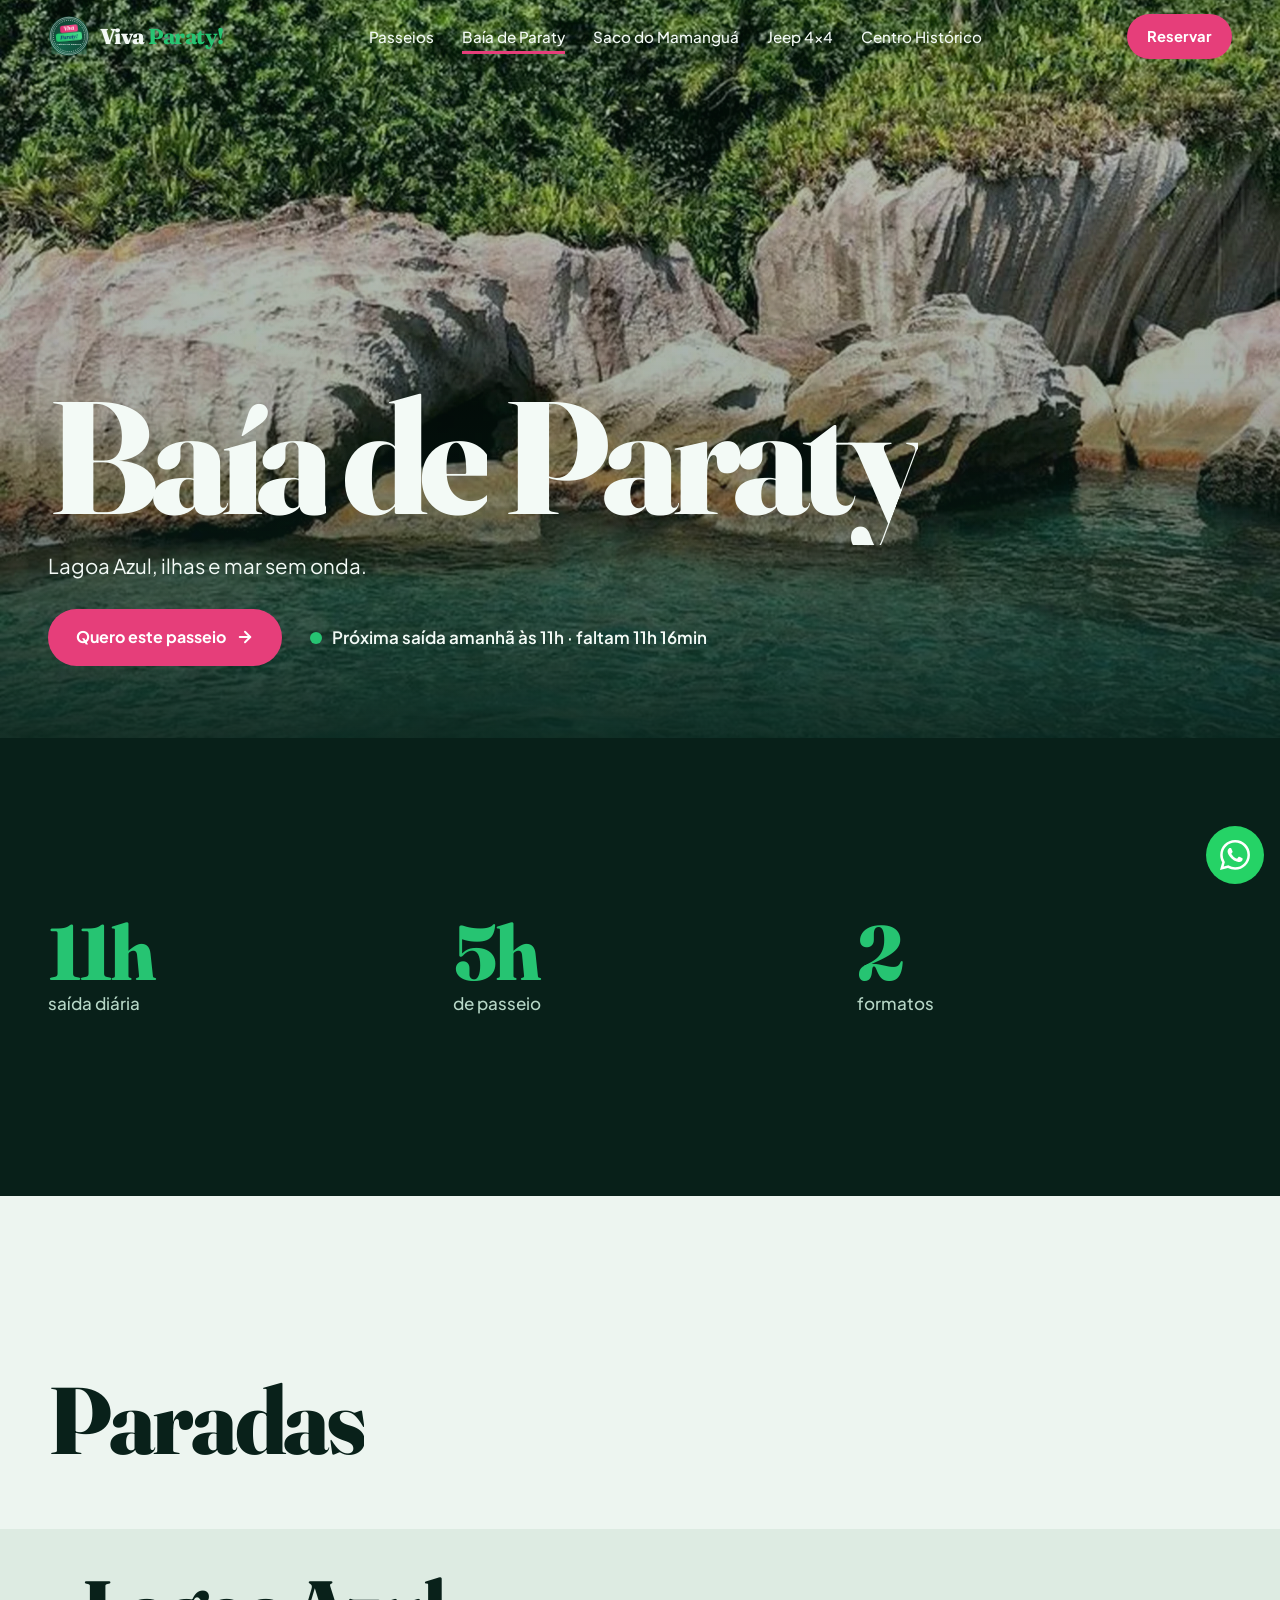
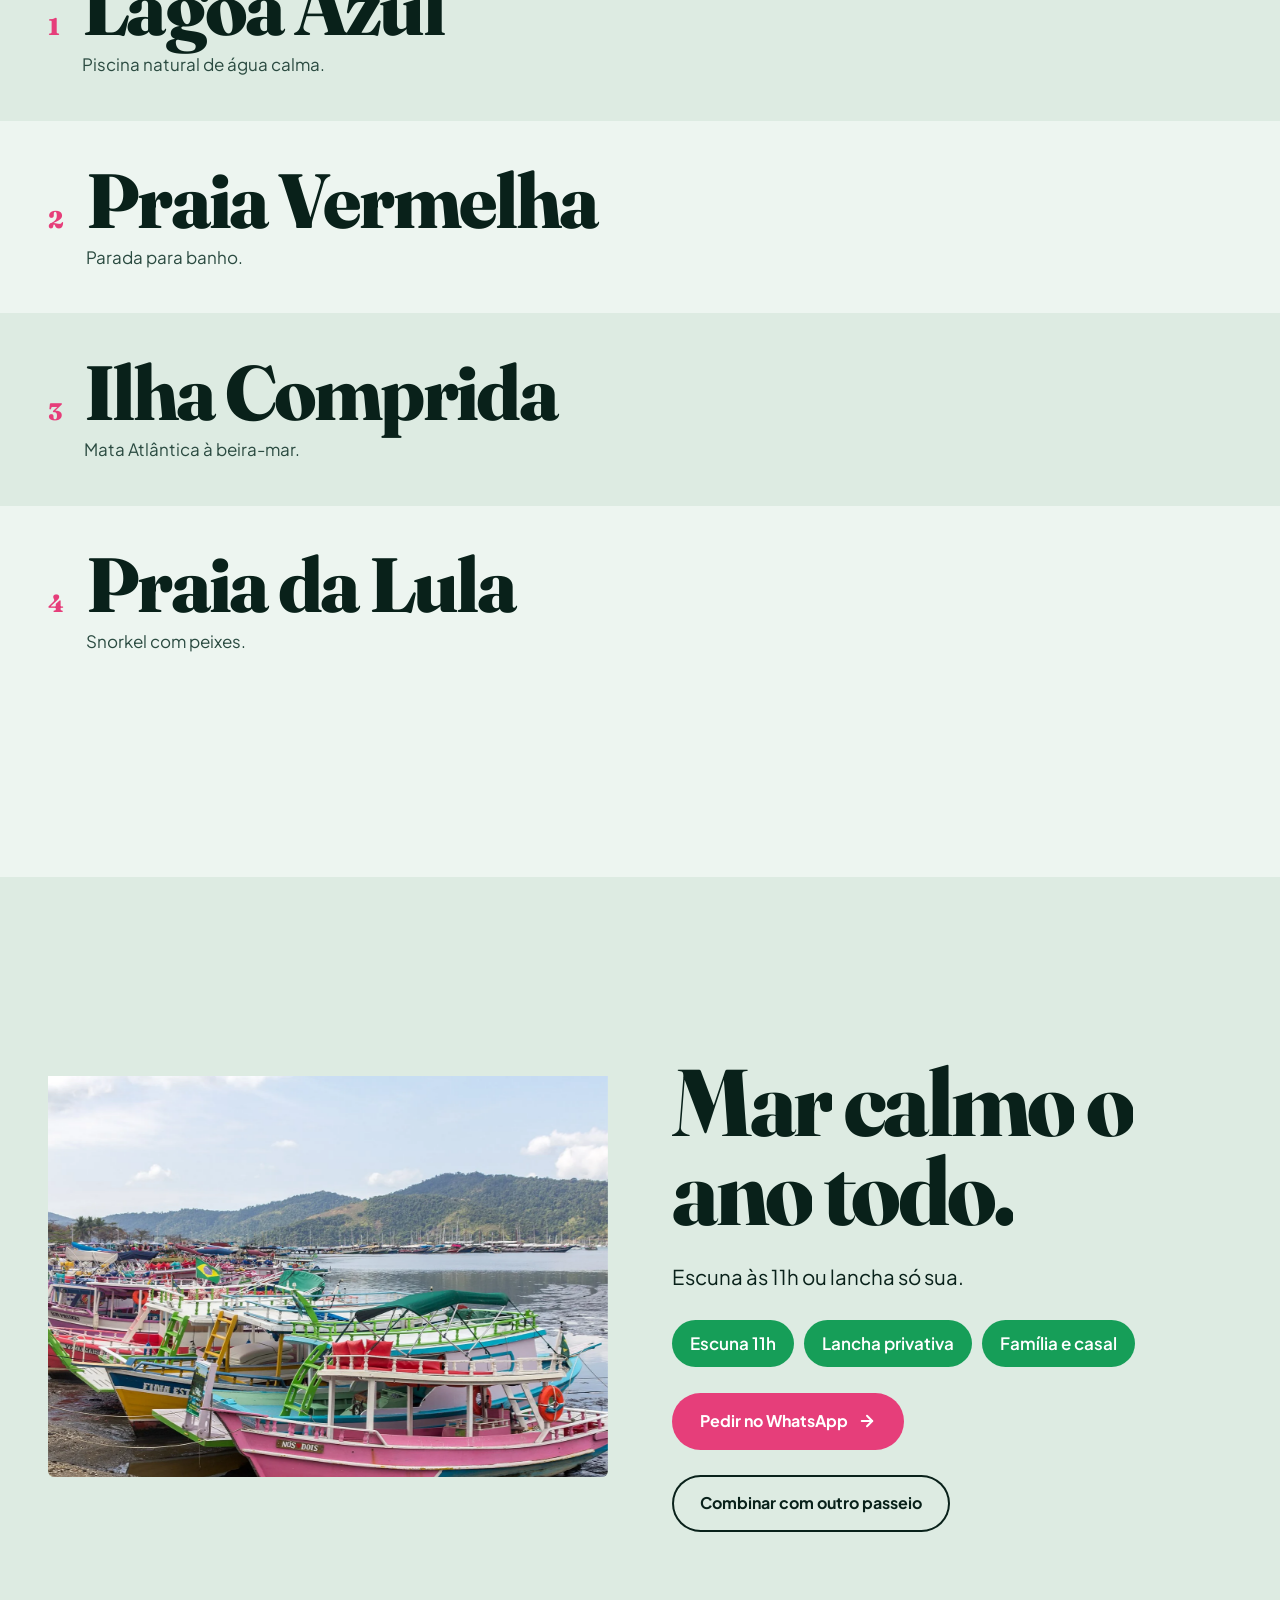
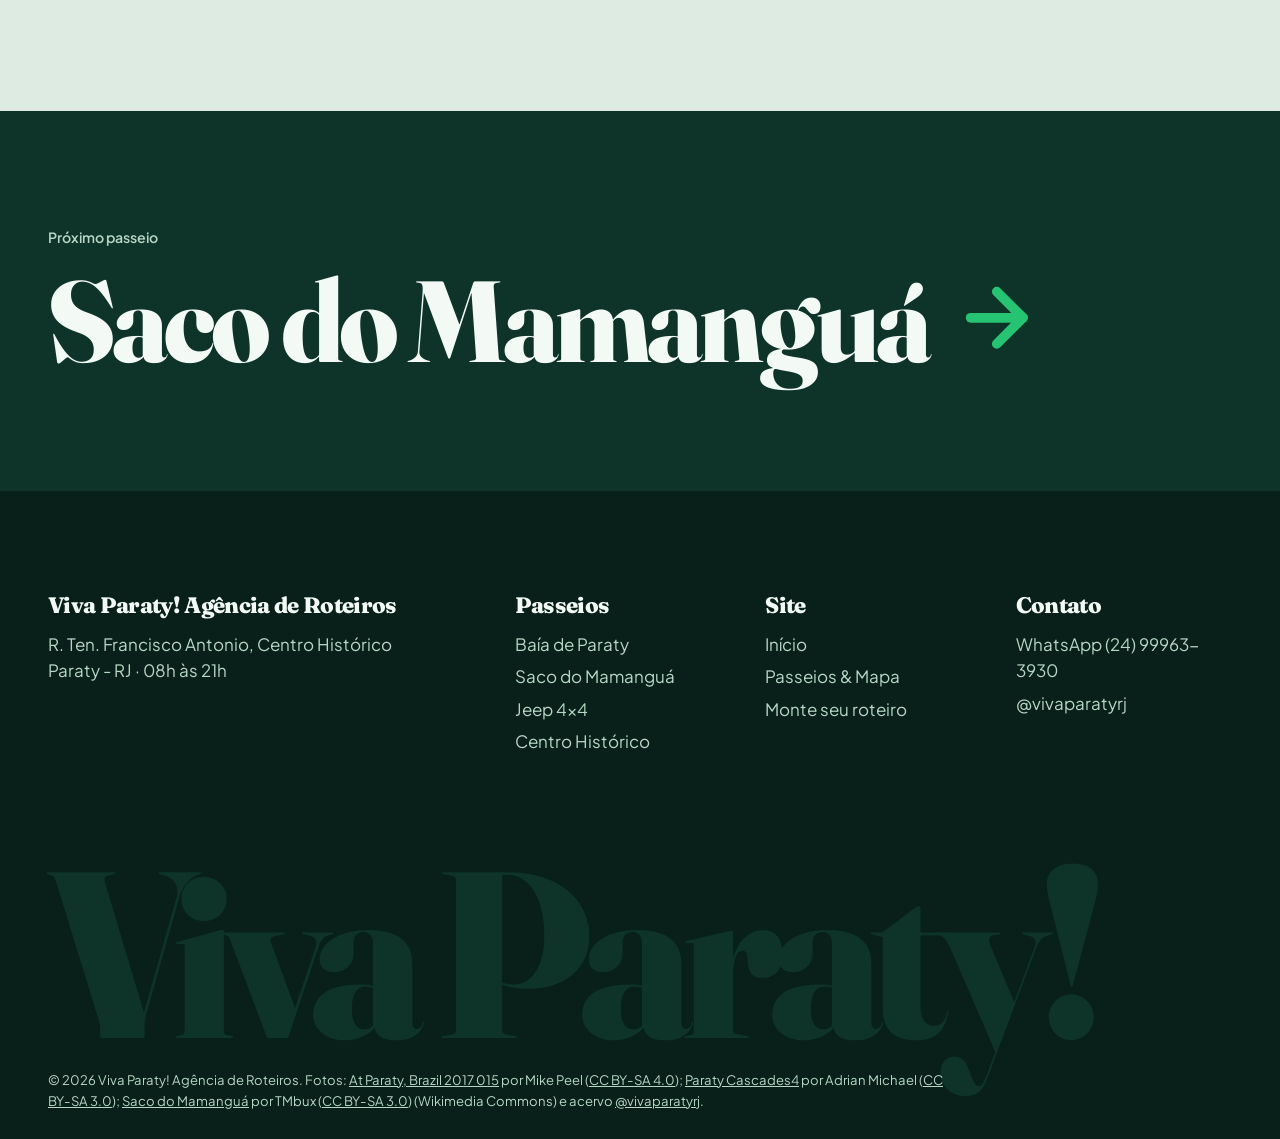
==== baia-de-paraty.html @ 416aa99f "site multipagina: 7 paginas, motion, texto minimo Co-Authored-By: Claude Sonnet 5.5 <noreply@anthrop" ====
<!DOCTYPE html>
<html lang="pt-BR">
<head>
<meta charset="UTF-8"><meta name="viewport" content="width=device-width,initial-scale=1,viewport-fit=cover">
<meta name="theme-color" content="#082019">
<title>Baía de Paraty: Lagoa Azul & Ilhas | Viva Paraty!</title>
<meta name="description" content="Passeio de lancha privativa ou escuna na Baía de Paraty: Lagoa Azul, Praia Vermelha, Ilha Comprida e Praia da Lula. Saída diária às 11h.">
<meta name="robots" content="index, follow, max-image-preview:large">
<link rel="canonical" href="https://viva-paraty.vercel.app/baia-de-paraty.html">
<meta name="geo.region" content="BR-RJ"><meta name="geo.placename" content="Paraty - RJ"><meta name="geo.position" content="-23.2182665;-44.7140914">
<meta property="og:type" content="website"><meta property="og:locale" content="pt_BR"><meta property="og:site_name" content="Viva Paraty! Agência de Roteiros">
<meta property="og:title" content="Baía de Paraty: Lagoa Azul & Ilhas | Viva Paraty!"><meta property="og:description" content="Passeio de lancha privativa ou escuna na Baía de Paraty: Lagoa Azul, Praia Vermelha, Ilha Comprida e Praia da Lula. Saída diária às 11h."><meta property="og:url" content="https://viva-paraty.vercel.app/baia-de-paraty.html">
<meta property="og:image" content="https://viva-paraty.vercel.app/img/og-viva-paraty.jpg"><meta property="og:image:width" content="1200"><meta property="og:image:height" content="630">
<meta name="twitter:card" content="summary_large_image">
<link rel="icon" type="image/svg+xml" href="img/favicon.svg"><link rel="apple-touch-icon" href="img/apple-touch-icon.png"><link rel="manifest" href="site.webmanifest">
<link rel="preload" as="image" href="img/roteiro-lagoa-azul-ilhas-m.webp" media="(max-width:768px)" fetchpriority="high"><link rel="preload" as="image" href="img/roteiro-lagoa-azul-ilhas.webp" media="(min-width:769px)" fetchpriority="high">
<link rel="preconnect" href="https://fonts.googleapis.com"><link rel="preconnect" href="https://fonts.gstatic.com" crossorigin>
<link href="https://fonts.googleapis.com/css2?family=Fraunces:opsz,wght@9..144,600;9..144,800&family=Plus+Jakarta+Sans:wght@400;500;700&display=swap" rel="stylesheet">
<script>document.documentElement.classList.add('js')</script>
<link rel="stylesheet" href="css/site.css">
<script type="application/ld+json">{"@context":"https://schema.org","@type":"TouristTrip","name":"Baía de Paraty: Lagoa Azul & Ilhas","description":"Passeio de lancha privativa ou escuna na Baía de Paraty: Lagoa Azul, Praia Vermelha, Ilha Comprida e Praia da Lula. Saída diária às 11h.","provider":{"@type":"TravelAgency","name":"Viva Paraty! Agência de Roteiros","telephone":"+5524999633930","url":"https://viva-paraty.vercel.app/"}}</script>
</head><body>
<div class="curtain" aria-hidden="true"><img src="img/logo-viva-paraty.svg" alt="" width="84" height="84"></div>
<header class="hdr" id="hdr">
  <a href="index.html" class="brand" aria-label="Viva Paraty! início"><img src="img/logo-viva-paraty.svg" alt="" width="42" height="42"><span>Viva <b>Paraty!</b></span></a>
  <nav class="links" aria-label="Principal"><a href="roteiros.html">Passeios</a><a href="baia-de-paraty.html" aria-current="page">Baía de Paraty</a><a href="saco-do-mamangua.html">Saco do Mamanguá</a><a href="jeep-cachoeiras.html">Jeep 4x4</a><a href="centro-historico.html">Centro Histórico</a></nav>
  <a href="monte-seu-roteiro.html" class="btn hcta">Reservar</a>
  <button class="burger" aria-label="Abrir menu" aria-expanded="false"><i></i><i></i><i></i></button>
</header>
<nav class="menu" aria-label="Menu"><a href="index.html" style="--i:0">Início</a><a href="roteiros.html" style="--i:1">Passeios & Mapa</a><a href="baia-de-paraty.html" style="--i:2">Baía de Paraty</a><a href="saco-do-mamangua.html" style="--i:3">Saco do Mamanguá</a><a href="jeep-cachoeiras.html" style="--i:4">Jeep 4x4</a><a href="centro-historico.html" style="--i:5">Centro Histórico</a><a href="monte-seu-roteiro.html" style="--i:6">Monte seu roteiro</a></nav>
<main id="topo"><section class="hero hero-sm"><div class="hero-media"><picture><source media="(max-width:768px)" srcset="img/roteiro-lagoa-azul-ilhas-m.webp" type="image/webp"><source media="(min-width:769px)" srcset="img/roteiro-lagoa-azul-ilhas.webp" type="image/webp"><img src="img/roteiro-lagoa-azul-ilhas.jpg" alt="Águas verde-esmeralda da Lagoa Azul e Praia da Lula na Baía de Paraty" fetchpriority="high" decoding="async"></picture></div>
  <div class="hero-body"><h1 class="h-xl" data-split>Baía de Paraty</h1><p class="lead" data-r style="--i:5">Lagoa Azul, ilhas e mar sem onda.</p>
  <div class="hero-row" data-r style="--i:6"><a class="btn" href="https://wa.me/5524999633930?text=Ol%C3%A1%2C%20Viva%20Paraty%21%20Quero%20o%20passeio%20Ba%C3%ADa%20de%20Paraty%20%28Lagoa%20Azul%20%26%20Ilhas%29." target="_blank" rel="noopener">Quero este passeio <svg viewBox="0 0 24 24" fill="none" stroke="currentColor" stroke-width="2.6" stroke-linecap="round" stroke-linejoin="round" aria-hidden="true"><line x1="5" y1="12" x2="19" y2="12"/><polyline points="12 5 19 12 12 19"/></svg></a><span class="live"><i></i><span data-live>Saída diária às 11h</span></span></div></div></section><section class="sec dark"><div class="wrap facts"><div class="fact" data-r style="--i:0"><b>11h</b><span>saída diária</span></div><div class="fact" data-r style="--i:1"><b>5h</b><span>de passeio</span></div><div class="fact" data-r style="--i:2"><b>2</b><span>formatos</span></div></div></section><section class="sec"><div class="wrap"><h2 class="h-l" data-split style="margin-bottom:clamp(30px,5vw,70px)">Paradas</h2><div class="stops"><div class="st" data-r="left"><span class="n">1</span><h3>Lagoa Azul</h3><p>Piscina natural de água calma.</p></div><div class="st" data-r="left"><span class="n">2</span><h3>Praia Vermelha</h3><p>Parada para banho.</p></div><div class="st" data-r="left"><span class="n">3</span><h3>Ilha Comprida</h3><p>Mata Atlântica à beira-mar.</p></div><div class="st" data-r="left"><span class="n">4</span><h3>Praia da Lula</h3><p>Snorkel com peixes.</p></div></div></div></section><section class="sec sandbg"><div class="wrap two"><div class="img-par" data-r="zoom"><picture><source media="(max-width:768px)" srcset="img/paraty-cais-embarcacoes-m.webp" type="image/webp"><source media="(min-width:769px)" srcset="img/paraty-cais-embarcacoes.webp" type="image/webp"><img data-par="60" src="img/paraty-cais-embarcacoes.jpg" alt="Barcos coloridos no Cais de Paraty" loading="lazy" decoding="async"></picture></div>
  <div style="display:grid;gap:26px;align-content:center"><h2 class="h-l" data-split>Mar calmo o ano todo.</h2><p class="lead" data-r>Escuna às 11h ou lancha só sua.</p><div class="chips" data-r><span>Escuna 11h</span><span>Lancha privativa</span><span>Família e casal</span></div>
  <div data-r><a class="btn" href="https://wa.me/5524999633930?text=Ol%C3%A1%2C%20Viva%20Paraty%21%20Quero%20o%20passeio%20Ba%C3%ADa%20de%20Paraty%20%28Lagoa%20Azul%20%26%20Ilhas%29." target="_blank" rel="noopener">Pedir no WhatsApp <svg viewBox="0 0 24 24" fill="none" stroke="currentColor" stroke-width="2.6" stroke-linecap="round" stroke-linejoin="round" aria-hidden="true"><line x1="5" y1="12" x2="19" y2="12"/><polyline points="12 5 19 12 12 19"/></svg></a></div>
  <div data-r><a class="btn ghost" href="monte-seu-roteiro.html?t=baia-de-paraty">Combinar com outro passeio</a></div></div></div></section><section class="next"><small>Próximo passeio</small><a href="saco-do-mamangua.html"><h2 data-r>Saco do Mamanguá</h2><svg viewBox="0 0 24 24" fill="none" stroke="currentColor" stroke-width="2.6" stroke-linecap="round" stroke-linejoin="round" aria-hidden="true"><line x1="5" y1="12" x2="19" y2="12"/><polyline points="12 5 19 12 12 19"/></svg></a></section></main>
<footer class="ftr">
  <div class="ftr-g">
    <div><h4>Viva Paraty! Agência de Roteiros</h4><a href="https://www.google.com/maps/search/?api=1&query=-23.2182665,-44.7140914" target="_blank" rel="noopener">R. Ten. Francisco Antonio, Centro Histórico<br>Paraty - RJ · 08h às 21h</a></div>
    <div><h4>Passeios</h4><a href="baia-de-paraty.html">Baía de Paraty</a><a href="saco-do-mamangua.html">Saco do Mamanguá</a><a href="jeep-cachoeiras.html">Jeep 4x4</a><a href="centro-historico.html">Centro Histórico</a></div>
    <div><h4>Site</h4><a href="index.html">Início</a><a href="roteiros.html">Passeios &amp; Mapa</a><a href="monte-seu-roteiro.html">Monte seu roteiro</a></div>
    <div><h4>Contato</h4><a href="https://wa.me/5524999633930" target="_blank" rel="noopener">WhatsApp (24) 99963-3930</a><a href="https://www.instagram.com/vivaparatyrj/" target="_blank" rel="noopener">@vivaparatyrj</a></div>
  </div>
  <div class="ftr-big" aria-hidden="true">Viva Paraty!</div>
  <small>© 2026 Viva Paraty! Agência de Roteiros. Fotos: <a href="https://commons.wikimedia.org/wiki/File:At_Paraty,_Brazil_2017_015.jpg" rel="noopener">At Paraty, Brazil 2017 015</a> por Mike Peel (<a href="https://creativecommons.org/licenses/by-sa/4.0" rel="noopener">CC BY-SA 4.0</a>); <a href="https://commons.wikimedia.org/wiki/File:Paraty_Cascades4.jpg" rel="noopener">Paraty Cascades4</a> por Adrian Michael (<a href="https://creativecommons.org/licenses/by-sa/3.0" rel="noopener">CC BY-SA 3.0</a>); <a href="https://commons.wikimedia.org/wiki/File:Saco_do_Mamangu%C3%A1_-_panoramio.jpg" rel="noopener">Saco do Mamanguá</a> por TMbux (<a href="https://creativecommons.org/licenses/by-sa/3.0" rel="noopener">CC BY-SA 3.0</a>) (Wikimedia Commons) e acervo <a href="https://www.instagram.com/vivaparatyrj/" rel="noopener">@vivaparatyrj</a>.</small>
</footer>
<a class="wa" href="https://wa.me/5524999633930?text=Ol%C3%A1%2C%20Viva%20Paraty%21%20Vim%20pelo%20site%20e%20quero%20conhecer%20os%20passeios." target="_blank" rel="noopener" aria-label="Falar no WhatsApp"><svg viewBox="0 0 24 24" aria-hidden="true"><path d="M20.52 3.48A11.82 11.82 0 0 0 12.06 0C5.5 0 .16 5.34.16 11.9c0 2.1.55 4.15 1.6 5.95L0 24l6.33-1.66a11.86 11.86 0 0 0 5.73 1.46h.01c6.55 0 11.89-5.34 11.89-11.9 0-3.18-1.24-6.17-3.44-8.42zM12.07 21.8h-.01a9.87 9.87 0 0 1-5.03-1.38l-.36-.21-3.76.98 1-3.66-.24-.38a9.85 9.85 0 0 1-1.51-5.25c0-5.45 4.44-9.89 9.9-9.89 2.64 0 5.13 1.03 7 2.9a9.83 9.83 0 0 1 2.9 7c0 5.46-4.44 9.89-9.89 9.89zm5.43-7.41c-.3-.15-1.76-.87-2.03-.97-.27-.1-.47-.15-.67.15-.2.3-.77.97-.94 1.16-.17.2-.35.22-.64.07-.3-.15-1.25-.46-2.39-1.48-.88-.79-1.48-1.76-1.65-2.06-.17-.3-.02-.46.13-.6.13-.14.3-.35.45-.52.15-.17.2-.3.3-.5.1-.2.05-.37-.02-.52-.08-.15-.67-1.62-.92-2.21-.24-.58-.49-.5-.67-.51h-.57c-.2 0-.52.07-.79.37-.27.3-1.04 1.02-1.04 2.48s1.07 2.88 1.21 3.08c.15.2 2.1 3.2 5.08 4.49.71.31 1.26.49 1.69.63.71.23 1.36.2 1.87.12.57-.09 1.76-.72 2.01-1.41.25-.7.25-1.29.17-1.41-.07-.13-.27-.2-.57-.35z"/></svg></a>
<script src="js/site.js" defer></script>
</body></html>
---- css/site.css ----
/* Viva Paraty! — site multipágina · motion em CSS/JS puro */
:root{
  --mist:#EDF5F0; --sand:#DDEBE2; --forest:#082019; --forest2:#0E3429;
  --em:#169E58; --em2:#26C472; --mag:#E63E7A; --magd:#C42860; --navy:#153278; --gold:#F5B82E;
  --ink:#09211A; --ink2:#2B4B41; --on:#F3FAF6; --on2:#B6D6C6;
  --m:clamp(16px,4vw,48px);
  --serif:'Fraunces',Georgia,serif; --sans:'Plus Jakarta Sans',system-ui,sans-serif;
  --ease:cubic-bezier(.2,.7,.2,1);
}
*,*::before,*::after{box-sizing:border-box;margin:0;padding:0}
html{-webkit-text-size-adjust:100%;background:var(--mist);overflow-x:hidden}
body{font:400 17px/1.55 var(--sans);color:var(--ink);background:var(--mist);overflow-x:clip;-webkit-font-smoothing:antialiased}
img{display:block;max-width:100%}
a{color:inherit;text-decoration:none}
button{font:inherit;color:inherit;background:none;border:0;cursor:pointer}
:focus-visible{outline:3px solid var(--mag);outline-offset:3px}
::selection{background:var(--mag);color:#fff}
.wrap{padding-inline:var(--m)}
h1,h2,h3{font-family:var(--serif);font-weight:800;letter-spacing:-.035em;line-height:.95}
.h-xl{font-size:clamp(3.1rem,12.5vw,11.5rem);letter-spacing:-.05em;line-height:.86}
.h-l{font-size:clamp(2.4rem,7.4vw,6.6rem)}
.h-m{font-size:clamp(1.8rem,4.6vw,3.8rem)}
.lead{font-size:clamp(1.05rem,1.6vw,1.35rem);max-width:30ch}

/* ===== cortina de página ===== */
.curtain{display:none}
.js .curtain{display:grid;place-items:center;position:fixed;inset:0;z-index:200;background:var(--forest);transition:transform .75s cubic-bezier(.77,0,.18,1);pointer-events:none}
.curtain img{width:84px;height:84px;animation:spin 6s linear infinite}
@keyframes spin{to{transform:rotate(360deg)}}

/* ===== header ===== */
.hdr{position:fixed;inset:0 0 auto 0;z-index:60;display:flex;align-items:center;justify-content:space-between;gap:20px;padding:14px var(--m);color:var(--on);transition:transform .45s var(--ease),background .3s}
.hdr.solid{background:var(--forest)}
.hdr.hide{transform:translateY(-110%)}
.brand{display:flex;align-items:center;gap:10px;font:800 1.35rem/1 var(--serif);letter-spacing:-.03em}
.brand img{width:42px;height:42px}
.brand b{color:var(--em2)}
.links{display:none;gap:28px;font-weight:500;font-size:.95rem}
.links a{position:relative;padding:6px 0}
.links a::after{content:"";position:absolute;left:0;right:0;bottom:0;height:3px;background:var(--mag);transform:scaleX(0);transform-origin:left;transition:transform .35s var(--ease)}
.links a:hover::after,.links a[aria-current]::after{transform:scaleX(1)}
.btn{display:inline-flex;align-items:center;justify-content:center;gap:10px;padding:16px 28px;border-radius:999px;background:var(--mag);color:#fff;font-weight:700;font-size:1rem;transition:background .25s,transform .25s var(--ease);will-change:transform}
.btn:hover{background:var(--magd)}
.btn:active{transform:scale(.96)}
.btn svg{width:18px;height:18px;transition:transform .3s var(--ease)}
.btn:hover svg{transform:translateX(5px)}
.btn.em{background:var(--em)} .btn.em:hover{background:#12804a}
.btn.ghost{background:transparent;color:inherit;box-shadow:inset 0 0 0 2px currentColor}
.hdr .btn{padding:11px 20px;font-size:.92rem}
.burger{display:grid;gap:6px;width:46px;height:46px;place-content:center}
.burger i{display:block;width:26px;height:3px;background:currentColor;border-radius:3px;transition:transform .35s var(--ease),opacity .2s}
.menu-open .burger i:nth-child(1){transform:translateY(9px) rotate(45deg)}
.menu-open .burger i:nth-child(2){opacity:0}
.menu-open .burger i:nth-child(3){transform:translateY(-9px) rotate(-45deg)}
.menu{position:fixed;inset:0;z-index:55;background:var(--forest);color:var(--on);display:flex;flex-direction:column;justify-content:center;gap:6px;padding:90px var(--m) 40px;clip-path:circle(0 at calc(100% - 44px) 36px);transition:clip-path .65s cubic-bezier(.77,0,.18,1);visibility:hidden}
.menu-open .menu{clip-path:circle(150% at calc(100% - 44px) 36px);visibility:visible}
.menu a{font:800 clamp(2.2rem,10vw,4rem)/1.05 var(--serif);letter-spacing:-.04em;padding:6px 0;opacity:0;transform:translateY(30px);transition:opacity .5s,transform .6s var(--ease),color .2s}
.menu-open .menu a{opacity:1;transform:none;transition-delay:calc(.25s + var(--i)*70ms)}
.menu a:hover{color:var(--em2)}
@media(min-width:1040px){.links{display:flex}.burger,.menu{display:none}}

/* ===== reveals ===== */
.js [data-r]{opacity:0;transform:translateY(34px);transition:opacity .9s var(--ease),transform .9s var(--ease);transition-delay:calc(var(--i,0)*90ms)}
.js [data-r=left]{transform:translateX(-60px)} .js [data-r=right]{transform:translateX(60px)}
.js [data-r=zoom]{transform:scale(.9)}
.js [data-r].in{opacity:1;transform:none}
.w{display:inline-block;overflow:hidden;vertical-align:top;padding-bottom:.12em;margin-bottom:-.12em}
.w>span{display:inline-block}
.js [data-split] .w>span{transform:translateY(112%) rotate(4deg);transition:transform 1s var(--ease);transition-delay:calc(var(--i)*70ms + .15s)}
.js [data-split].in .w>span{transform:none}

/* ===== hero ===== */
.hero{position:relative;min-height:100svh;display:flex;align-items:flex-end;color:var(--on);background:var(--forest);overflow:hidden}
.hero-media{position:absolute;inset:-6% 0 0;will-change:transform}
.hero-media img{width:100%;height:100%;object-fit:cover;animation:zoomout 2.4s var(--ease) both}
@keyframes zoomout{from{transform:scale(1.18)}to{transform:scale(1)}}
.hero::after{content:"";position:absolute;inset:0;background:linear-gradient(to top,rgba(8,32,25,.9) 0%,rgba(8,32,25,.35) 45%,rgba(8,32,25,.25) 100%)}
.hero-body{position:relative;z-index:2;width:100%;padding:130px var(--m) clamp(48px,8vh,90px);display:grid;gap:26px}
.hero h1{max-width:12ch}
.hero .lead{color:var(--on)}
.hero-row{display:flex;flex-wrap:wrap;align-items:center;gap:18px 28px}
.live{display:flex;align-items:center;gap:10px;font-weight:600}
.live i{width:12px;height:12px;border-radius:50%;background:var(--em2);animation:pulse 1.8s infinite}
@keyframes pulse{0%{box-shadow:0 0 0 0 rgba(38,196,114,.7)}100%{box-shadow:0 0 0 16px rgba(38,196,114,0)}}
.hero-sm{min-height:82svh}
.hero-sm h1{max-width:14ch}
.scrollhint{position:absolute;right:var(--m);bottom:clamp(48px,8vh,90px);z-index:2;width:3px;height:70px;background:rgba(255,255,255,.25);border-radius:3px;overflow:hidden;display:none}
.scrollhint::after{content:"";display:block;width:100%;height:40%;background:#fff;animation:drip 1.8s ease-in-out infinite}
@keyframes drip{0%{transform:translateY(-100%)}100%{transform:translateY(260%)}}
@media(min-width:900px){.scrollhint{display:block}}

/* ===== marquee ===== */
.marq{background:var(--em);color:var(--forest);overflow:hidden;padding:18px 0;transform:rotate(-1.6deg);margin:-14px -2% 0;position:relative;z-index:3}
.marq-t{display:flex;width:max-content;animation:marq 38s linear infinite}
.marq span{font:800 clamp(1.6rem,4vw,3rem)/1 var(--serif);letter-spacing:-.03em;padding-right:34px;white-space:nowrap}
.marq span::after{content:"✺";color:var(--mag);margin-left:34px}
@keyframes marq{to{transform:translateX(-50%)}}

/* ===== sections ===== */
.sec{padding-block:clamp(90px,14vw,200px)}
.dark{background:var(--forest);color:var(--on)}
.dark2{background:var(--forest2);color:var(--on)}
.sandbg{background:var(--sand)}
.nums{display:grid;grid-template-columns:1fr 1fr;gap:clamp(34px,6vw,70px) 20px}
.num b{display:block;font:800 clamp(3.4rem,11vw,9.5rem)/.9 var(--serif);letter-spacing:-.05em;color:var(--em2)}
.num span{font-size:clamp(1rem,1.7vw,1.3rem);font-weight:500;color:var(--on2)}
@media(min-width:900px){.nums{grid-template-columns:repeat(4,1fr)}}

/* ===== passeios: carrossel horizontal ===== */
.hs-head{padding-block:clamp(90px,12vw,170px) clamp(30px,5vw,60px)}
.hs-track{display:flex;gap:clamp(16px,2vw,32px);padding:0 var(--m) clamp(60px,9vw,120px);overflow-x:auto;scroll-snap-type:x mandatory;scrollbar-width:none}
.hs-track::-webkit-scrollbar{display:none}
.panel{flex:0 0 min(84vw,520px);scroll-snap-align:start;display:flex;flex-direction:column;gap:18px}
.panel .ph{position:relative;overflow:hidden;aspect-ratio:4/5;border-radius:6px;background:var(--forest2)}
.panel .ph img{width:100%;height:100%;object-fit:cover;transition:transform 1.1s var(--ease)}
.panel:hover .ph img{transform:scale(1.08)}
.panel .tag{position:absolute;left:14px;top:14px;background:var(--mag);color:#fff;font-weight:700;font-size:.85rem;padding:8px 14px;border-radius:999px}
.panel h3{font-size:clamp(1.9rem,3.2vw,3rem);max-width:12ch}
.panel p{color:var(--on2);max-width:28ch}
.panel .go{display:inline-flex;align-items:center;gap:10px;font-weight:700;color:var(--em2);transition:gap .3s var(--ease)}
.panel:hover .go{gap:18px}
.hs-hint{color:var(--on2);font-weight:500;margin-top:14px}
@media(min-width:900px) and (min-height:560px){
  .hs.on{position:relative}
  .hs.on .hs-stick{position:sticky;top:0;height:100vh;overflow:hidden;display:flex;flex-direction:column;justify-content:center}
  .hs.on .hs-head{padding-block:90px 24px}
  .hs.on .hs-track{overflow:visible;padding-bottom:0;scroll-snap-type:none;will-change:transform}
  .hs.on .panel{flex-basis:min(36vw,480px)}
  .hs.on .panel .ph{aspect-ratio:auto;height:48vh}
  .hs.on .hs-hint{display:none}
}

/* ===== rota (o dia no mar) ===== */
.route{position:relative;display:grid;gap:clamp(60px,9vw,120px);padding-left:56px}
.rline{position:absolute;left:14px;top:0;bottom:0;width:8px;border-radius:8px;background:rgba(255,255,255,.12)}
.rfill{position:absolute;inset:0 0 auto 0;height:100%;background:var(--em2);border-radius:8px;transform-origin:top;transform:scaleY(0)}
.boat{position:absolute;left:-2px;top:0;width:40px;height:40px;margin-top:-20px;border-radius:50%;background:var(--mag);display:grid;place-items:center;z-index:2}
.boat svg{width:22px;height:22px;fill:#fff}
.stop{display:grid;gap:6px}
.stop time{font:800 clamp(1rem,2vw,1.4rem)/1 var(--sans);color:var(--em2)}
.stop h3{font-size:clamp(2.2rem,7.4vw,6rem)}
.stop p{color:var(--on2);font-size:clamp(1.05rem,1.8vw,1.4rem)}
@media(min-width:900px){
  .route{padding-left:0}
  .rline{left:50%;margin-left:-4px}
  .stop{width:44%}
  .stop:nth-of-type(even){margin-left:56%}
  .stop:nth-of-type(odd){text-align:right}
}

/* ===== foto que abre ===== */
.op{height:230vh;position:relative}
.op-s{position:sticky;top:0;height:100vh;overflow:hidden;background:var(--forest)}
.op-img{position:absolute;inset:0;clip-path:inset(16% 16% 16% 16% round 24px);will-change:clip-path}
.op-img img{width:100%;height:100%;object-fit:cover}
.op-img::after{content:"";position:absolute;inset:0;background:linear-gradient(to top,rgba(8,32,25,.85),rgba(8,32,25,.1) 60%)}
.op-t{position:absolute;left:var(--m);right:var(--m);bottom:clamp(36px,8vh,90px);color:var(--on);display:grid;gap:22px;justify-items:start;opacity:0}
.op-t h2{max-width:13ch}

/* ===== instagram ===== */
.ig{display:grid;grid-template-columns:repeat(3,1fr);gap:clamp(8px,2vw,28px);align-items:start;margin-top:clamp(34px,5vw,70px)}
.ig figure{overflow:hidden;border-radius:6px;aspect-ratio:9/16;will-change:transform}
.ig img{width:100%;height:100%;object-fit:cover;transition:transform 1s var(--ease)}
.ig figure:hover img{transform:scale(1.1)}
.ig figure:nth-child(2){margin-top:clamp(20px,6vw,90px)}
.ig-head{display:flex;flex-wrap:wrap;justify-content:space-between;align-items:flex-end;gap:20px}

/* ===== CTA final ===== */
.cta{position:relative;overflow:hidden;text-align:left}
.cta h2{font-size:clamp(4.5rem,26vw,24rem);letter-spacing:-.06em;line-height:.8;color:var(--em2)}
.cta-row{display:flex;flex-wrap:wrap;gap:14px;margin-top:clamp(26px,4vw,50px)}

/* ===== rodapé ===== */
.ftr{background:var(--forest);color:var(--on);padding:clamp(60px,8vw,110px) var(--m) 28px;overflow:hidden}
.ftr-g{display:grid;gap:34px;margin-bottom:clamp(50px,8vw,100px)}
.ftr-g h4{font:800 1.4rem/1.1 var(--serif);letter-spacing:-.03em;margin-bottom:10px}
.ftr-g a{display:block;padding:3px 0;color:var(--on2);transition:color .2s}
.ftr-g a:hover{color:var(--em2)}
.ftr-big{font:800 clamp(3.2rem,18.5vw,19rem)/.8 var(--serif);letter-spacing:-.06em;color:var(--forest2);white-space:nowrap;margin-bottom:22px;user-select:none}
.ftr small{display:block;color:var(--on2);font-size:.82rem;line-height:1.6;max-width:90ch}
.ftr small a{display:inline;text-decoration:underline}
@media(min-width:800px){.ftr-g{grid-template-columns:2fr 1fr 1fr 1fr}}
.wa{position:fixed;right:16px;bottom:calc(16px + env(safe-area-inset-bottom));z-index:50;width:58px;height:58px;border-radius:50%;background:#25D366;display:grid;place-items:center;transition:transform .3s var(--ease)}
.wa:hover{transform:scale(1.1) rotate(-8deg)}
.wa svg{width:30px;height:30px;fill:#fff}

/* ===== página de passeio ===== */
.facts{display:grid;gap:30px;grid-template-columns:1fr}
@media(min-width:700px){.facts{grid-template-columns:repeat(3,1fr)}}
.fact b{display:block;font:800 clamp(2.4rem,6vw,5rem)/.95 var(--serif);letter-spacing:-.04em;color:var(--em2)}
.fact span{color:var(--on2);font-weight:500}
.stops{display:grid}
.st{display:grid;grid-template-columns:auto 1fr;gap:6px 22px;align-items:baseline;padding:clamp(22px,3.4vw,44px) 0;border-top:0;transition:padding .4s var(--ease),background .3s}
.st:nth-child(odd){background:var(--sand)}
.st{margin-inline:calc(var(--m)*-1);padding-inline:var(--m)}
.st:hover{padding-left:calc(var(--m) + 18px)}
.st .n{font:800 clamp(1rem,2vw,1.5rem) var(--serif);color:var(--mag)}
.st h3{font-size:clamp(2rem,6vw,5rem)}
.st p{grid-column:2;max-width:42ch;color:var(--ink2)}
.two{display:grid;gap:clamp(30px,5vw,70px)}
@media(min-width:900px){.two{grid-template-columns:1fr 1fr;align-items:start}.two.rev>:first-child{order:2}}
.img-par{overflow:hidden;border-radius:6px;aspect-ratio:4/3}
.img-par img{width:100%;height:118%;object-fit:cover;will-change:transform}
.chips{display:flex;flex-wrap:wrap;gap:10px}
.chips span{background:var(--em);color:#fff;padding:10px 18px;border-radius:999px;font-weight:600}
.next{display:grid;gap:18px;padding:clamp(60px,9vw,130px) var(--m);background:var(--forest2);color:var(--on)}
.next a{display:flex;flex-wrap:wrap;align-items:baseline;gap:6px 24px;transition:gap .4s var(--ease),color .2s}
.next a:hover{color:var(--em2)}
.next a h2{font-size:clamp(2.6rem,9vw,8rem)}
.next small{font-weight:600;color:var(--on2)}

/* ===== lista de passeios ===== */
.row{display:grid;gap:22px;padding-block:clamp(40px,6vw,90px)}
@media(min-width:900px){.row{grid-template-columns:1fr 1fr;align-items:center;gap:5vw}.row:nth-child(even) .row-img{order:2}}
.row-img{overflow:hidden;border-radius:6px;aspect-ratio:4/3}
.row-img img{width:100%;height:100%;object-fit:cover;transition:transform 1.2s var(--ease)}
.row:hover .row-img img{transform:scale(1.07)}
.row h2{font-size:clamp(2.2rem,6vw,5rem)}
.row p{max-width:30ch;font-size:1.15rem;margin-block:14px 22px}

/* ===== mapa ===== */
.map{display:grid;gap:28px}
@media(min-width:1000px){.map{grid-template-columns:1.5fr 1fr;align-items:start}}
.bay-svg{width:100%;height:auto;border-radius:18px;background:#0B3B31}
.map-pin-group{cursor:pointer;opacity:.5;transition:opacity .3s}
.map-pin-group.active{opacity:1}
.map-pin-group.active text{font-size:14px}
.map-route-path{stroke-dasharray:6 9;animation:dash 16s linear infinite}
@keyframes dash{to{stroke-dashoffset:-300}}
.pulse{transform-origin:center;transform-box:fill-box;animation:pp 2s infinite}
@keyframes pp{0%{transform:scale(1);opacity:.7}100%{transform:scale(2.6);opacity:0}}
.mstops{display:grid;gap:10px}
.mstop{display:grid;grid-template-columns:auto 1fr;gap:4px 16px;text-align:left;padding:18px 20px;border-radius:14px;background:var(--forest2);color:var(--on);transition:background .3s,transform .3s var(--ease)}
.mstop b{font:800 1.3rem var(--serif);color:var(--em2)}
.mstop strong{font-size:1.1rem}
.mstop span{grid-column:2;color:var(--on2)}
.mstop.active,.mstop:hover{background:var(--em);transform:translateX(8px)}
.mstop.active b,.mstop:hover b,.mstop.active span,.mstop:hover span{color:#fff}

/* ===== planner ===== */
.pl{display:grid;gap:clamp(28px,4vw,60px)}
@media(min-width:1000px){.pl{grid-template-columns:1.25fr 1fr;align-items:start}.pl-side{position:sticky;top:96px}}
.pl h2{font-size:clamp(1.6rem,3vw,2.2rem);margin-bottom:18px}
.tiles{display:grid;gap:12px;grid-template-columns:1fr 1fr}
.tile{display:flex;flex-direction:column;justify-content:space-between;gap:30px;min-height:150px;padding:18px;text-align:left;border-radius:14px;background:var(--forest2);color:var(--on);font-weight:700;font-size:1.1rem;transition:background .3s,transform .3s var(--ease)}
.tile i{width:30px;height:30px;border-radius:50%;background:rgba(255,255,255,.15);display:grid;place-items:center;font-style:normal;transition:background .3s,transform .4s var(--ease)}
.tile.sel{background:var(--em)}
.tile.sel i{background:#fff;color:var(--em);transform:rotate(360deg)}
.tile:active{transform:scale(.97)}
.fields{display:grid;gap:12px;margin-top:34px}
@media(min-width:700px){.fields{grid-template-columns:repeat(3,1fr)}}
.field{display:grid;gap:6px;font-weight:600;font-size:.9rem;color:var(--ink2)}
.field select,.field input{font:500 1rem var(--sans);color:var(--ink);padding:16px;border:0;border-radius:14px;background:var(--sand);width:100%;appearance:none}
.bubble{background:#DCF8C6;color:#102a1c;border-radius:18px 18px 4px 18px;padding:18px 20px;white-space:pre-line;font-size:1rem;margin-block:16px 22px;min-height:160px;transition:transform .3s}
.bubble.pop{transform:scale(1.03)}
.pl-side{background:var(--forest);color:var(--on);padding:clamp(22px,3vw,40px);border-radius:22px}
.pl-side .btn{width:100%}

/* ===== reduced motion ===== */
@media(prefers-reduced-motion:reduce){
  *,*::before,*::after{animation-duration:.01ms!important;animation-iteration-count:1!important;transition-duration:.01ms!important;transition-delay:0s!important}
  .js [data-r],.js [data-split] .w>span{opacity:1!important;transform:none!important}
  .marq{transform:none}.marq-t{animation:none}
}
.img-par picture{display:block;height:100%}
.go svg{width:20px;height:20px}
.next a svg{width:clamp(44px,7vw,90px);height:auto;color:var(--em2);transition:transform .4s var(--ease)}
.next a:hover svg{transform:translateX(14px)}
@media(min-width:900px) and (min-height:560px){.hs.on .hs-head{padding-top:110px}.hs.on .panel .ph{height:44vh}}
.hero-media picture,.op-img picture,.row-img picture,.panel .ph picture{display:block;width:100%;height:100%}
.plain .hdr{background:var(--forest)}
.hcta{margin-left:auto;white-space:nowrap}@media(min-width:1040px){.hcta{margin-left:0}}
.live i{flex:none}
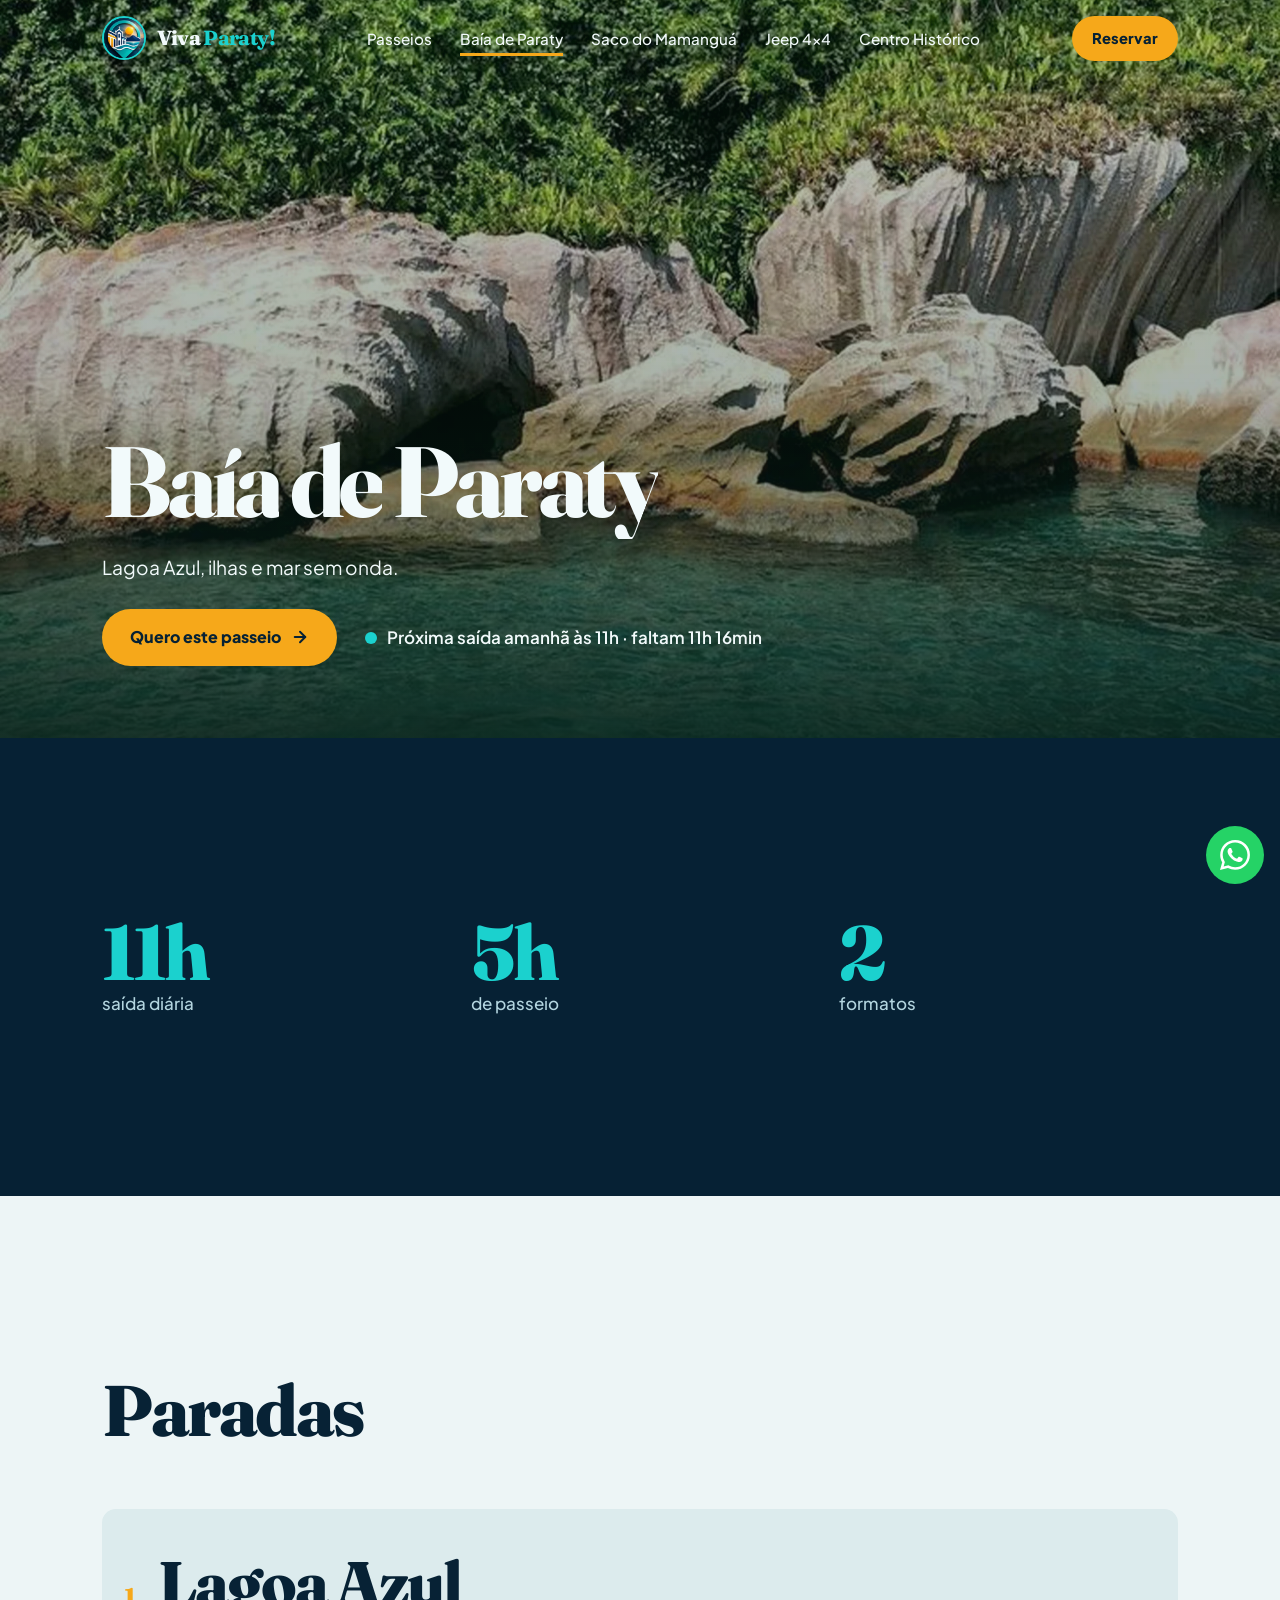
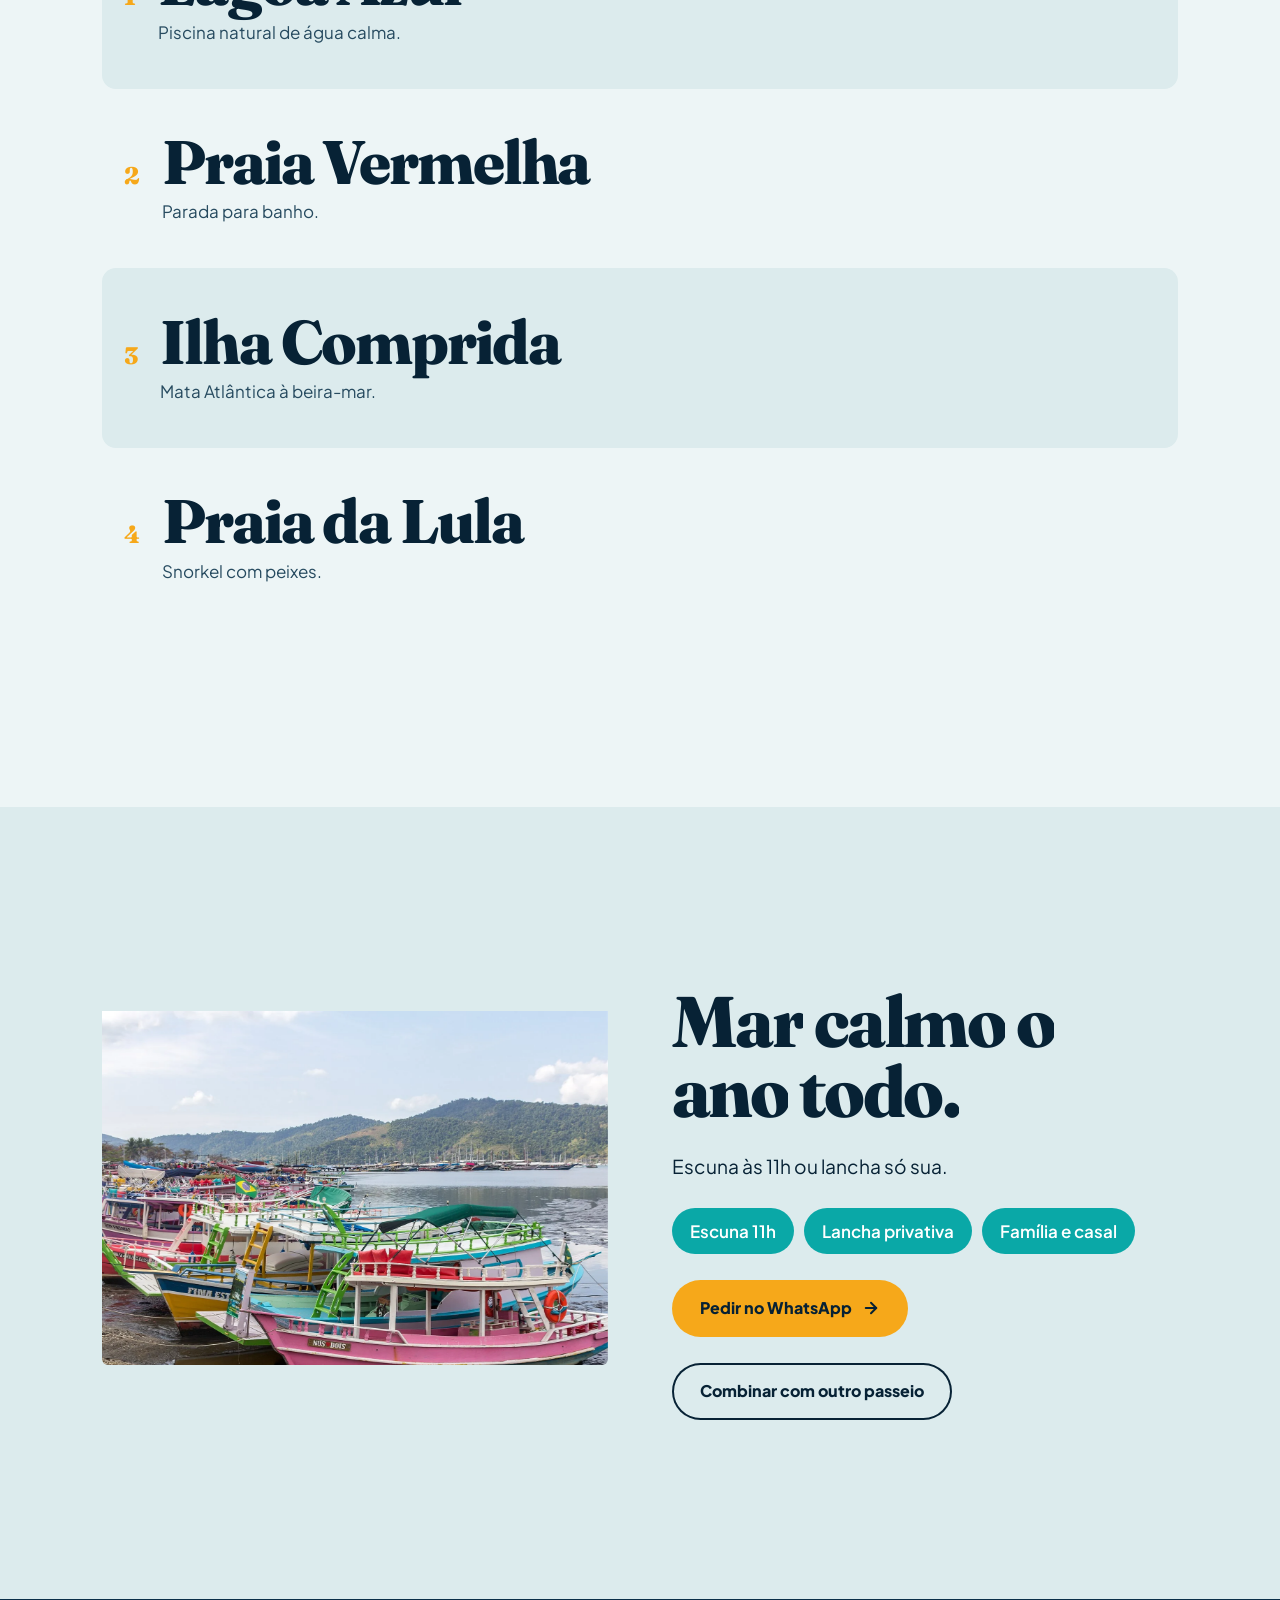
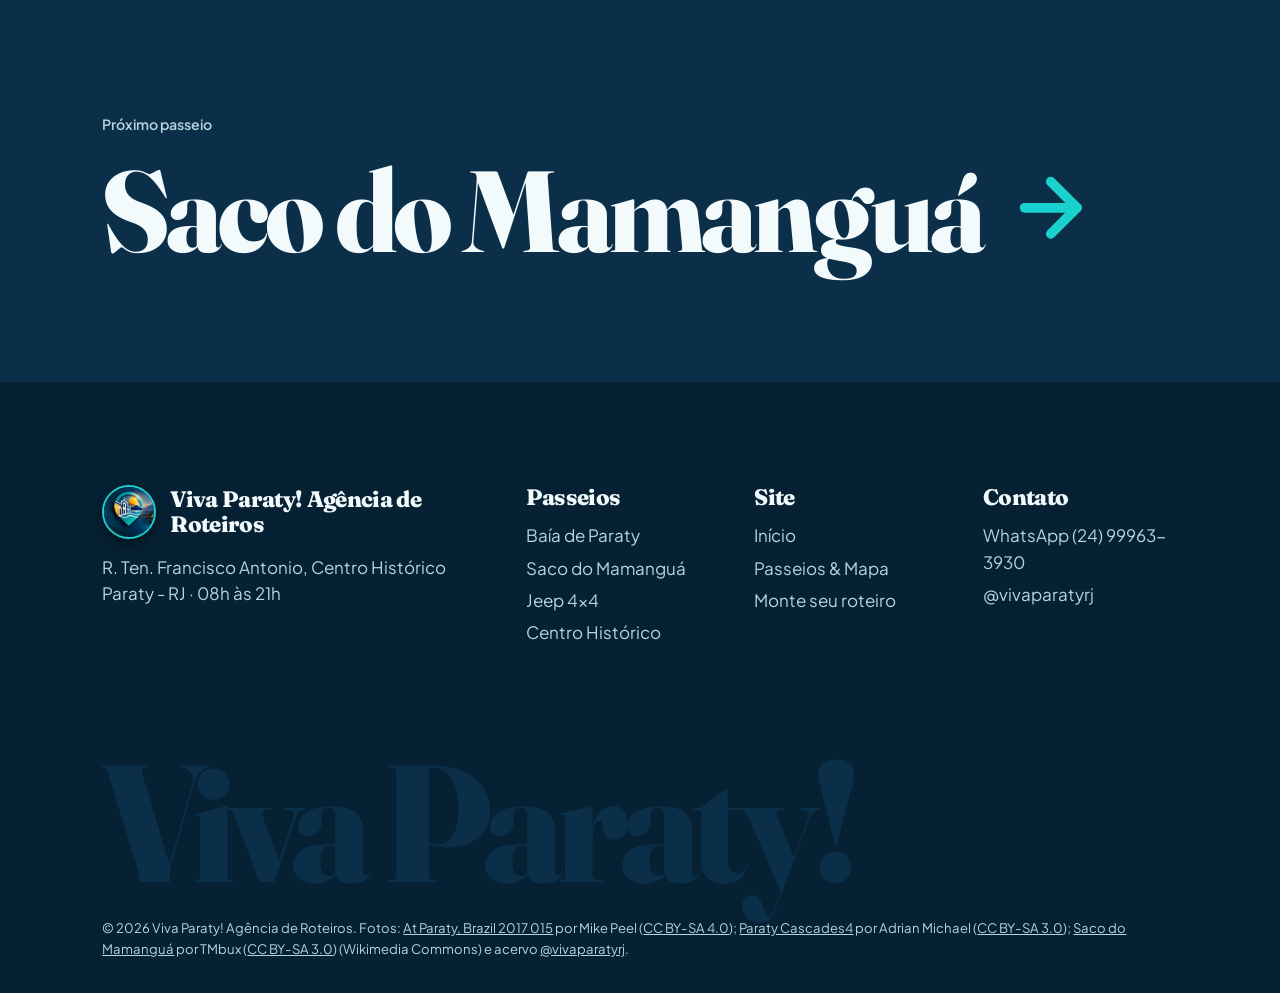
==== commit 2226a4c6: "Mantem versao multipagina de 7 paginas com logo oficial WhatsApp Business e respiro lateral" ====
--- a/baia-de-paraty.html
+++ b/baia-de-paraty.html
@@ -2,7 +2,7 @@
 <html lang="pt-BR">
 <head>
 <meta charset="UTF-8"><meta name="viewport" content="width=device-width,initial-scale=1,viewport-fit=cover">
-<meta name="theme-color" content="#082019">
+<meta name="theme-color" content="#062134">
 <title>Baía de Paraty: Lagoa Azul & Ilhas | Viva Paraty!</title>
 <meta name="description" content="Passeio de lancha privativa ou escuna na Baía de Paraty: Lagoa Azul, Praia Vermelha, Ilha Comprida e Praia da Lula. Saída diária às 11h.">
 <meta name="robots" content="index, follow, max-image-preview:large">
@@ -20,9 +20,9 @@
 <link rel="stylesheet" href="css/site.css">
 <script type="application/ld+json">{"@context":"https://schema.org","@type":"TouristTrip","name":"Baía de Paraty: Lagoa Azul & Ilhas","description":"Passeio de lancha privativa ou escuna na Baía de Paraty: Lagoa Azul, Praia Vermelha, Ilha Comprida e Praia da Lula. Saída diária às 11h.","provider":{"@type":"TravelAgency","name":"Viva Paraty! Agência de Roteiros","telephone":"+5524999633930","url":"https://viva-paraty.vercel.app/"}}</script>
 </head><body>
-<div class="curtain" aria-hidden="true"><img src="img/logo-viva-paraty.svg" alt="" width="84" height="84"></div>
+<div class="curtain" aria-hidden="true"><img src="img/logo-pin-viva-paraty.webp" alt="" width="88" height="88"></div>
 <header class="hdr" id="hdr">
-  <a href="index.html" class="brand" aria-label="Viva Paraty! início"><img src="img/logo-viva-paraty.svg" alt="" width="42" height="42"><span>Viva <b>Paraty!</b></span></a>
+  <a href="index.html" class="brand" aria-label="Viva Paraty! início"><img src="img/logo-pin-viva-paraty.webp" alt="Logo Viva Paraty!" width="44" height="44"><span>Viva <b>Paraty!</b></span></a>
   <nav class="links" aria-label="Principal"><a href="roteiros.html">Passeios</a><a href="baia-de-paraty.html" aria-current="page">Baía de Paraty</a><a href="saco-do-mamangua.html">Saco do Mamanguá</a><a href="jeep-cachoeiras.html">Jeep 4x4</a><a href="centro-historico.html">Centro Histórico</a></nav>
   <a href="monte-seu-roteiro.html" class="btn hcta">Reservar</a>
   <button class="burger" aria-label="Abrir menu" aria-expanded="false"><i></i><i></i><i></i></button>
@@ -36,7 +36,7 @@
   <div data-r><a class="btn ghost" href="monte-seu-roteiro.html?t=baia-de-paraty">Combinar com outro passeio</a></div></div></div></section><section class="next"><small>Próximo passeio</small><a href="saco-do-mamangua.html"><h2 data-r>Saco do Mamanguá</h2><svg viewBox="0 0 24 24" fill="none" stroke="currentColor" stroke-width="2.6" stroke-linecap="round" stroke-linejoin="round" aria-hidden="true"><line x1="5" y1="12" x2="19" y2="12"/><polyline points="12 5 19 12 12 19"/></svg></a></section></main>
 <footer class="ftr">
   <div class="ftr-g">
-    <div><h4>Viva Paraty! Agência de Roteiros</h4><a href="https://www.google.com/maps/search/?api=1&query=-23.2182665,-44.7140914" target="_blank" rel="noopener">R. Ten. Francisco Antonio, Centro Histórico<br>Paraty - RJ · 08h às 21h</a></div>
+    <div><div class="ftr-brand"><img src="img/logo-viva-paraty-oficial.webp" alt="Logo Viva Paraty!" width="54" height="54" loading="lazy"><h4>Viva Paraty! Agência de Roteiros</h4></div><a href="https://www.google.com/maps/search/?api=1&query=-23.2182665,-44.7140914" target="_blank" rel="noopener">R. Ten. Francisco Antonio, Centro Histórico<br>Paraty - RJ · 08h às 21h</a></div>
     <div><h4>Passeios</h4><a href="baia-de-paraty.html">Baía de Paraty</a><a href="saco-do-mamangua.html">Saco do Mamanguá</a><a href="jeep-cachoeiras.html">Jeep 4x4</a><a href="centro-historico.html">Centro Histórico</a></div>
     <div><h4>Site</h4><a href="index.html">Início</a><a href="roteiros.html">Passeios &amp; Mapa</a><a href="monte-seu-roteiro.html">Monte seu roteiro</a></div>
     <div><h4>Contato</h4><a href="https://wa.me/5524999633930" target="_blank" rel="noopener">WhatsApp (24) 99963-3930</a><a href="https://www.instagram.com/vivaparatyrj/" target="_blank" rel="noopener">@vivaparatyrj</a></div>
--- a/css/site.css
+++ b/css/site.css
@@ -1,9 +1,9 @@
 /* Viva Paraty! — site multipágina · motion em CSS/JS puro */
 :root{
-  --mist:#EDF5F0; --sand:#DDEBE2; --forest:#082019; --forest2:#0E3429;
-  --em:#169E58; --em2:#26C472; --mag:#E63E7A; --magd:#C42860; --navy:#153278; --gold:#F5B82E;
-  --ink:#09211A; --ink2:#2B4B41; --on:#F3FAF6; --on2:#B6D6C6;
-  --m:clamp(16px,4vw,48px);
+  --mist:#EDF5F6; --sand:#DCEBED; --forest:#062134; --forest2:#0B2F48;
+  --em:#0AA8A7; --em2:#1BD1CE; --mag:#F6A81A; --magd:#DC8E05; --navy:#153278; --gold:#F5B82E;
+  --ink:#072235; --ink2:#274B60; --on:#F2FAFB; --on2:#B3D5DF;
+  --m:clamp(32px,8vw,108px);
   --serif:'Fraunces',Georgia,serif; --sans:'Plus Jakarta Sans',system-ui,sans-serif;
   --ease:cubic-bezier(.2,.7,.2,1);
 }
@@ -15,36 +15,36 @@
 button{font:inherit;color:inherit;background:none;border:0;cursor:pointer}
 :focus-visible{outline:3px solid var(--mag);outline-offset:3px}
 ::selection{background:var(--mag);color:#fff}
-.wrap{padding-inline:var(--m)}
-h1,h2,h3{font-family:var(--serif);font-weight:800;letter-spacing:-.035em;line-height:.95}
-.h-xl{font-size:clamp(3.1rem,12.5vw,11.5rem);letter-spacing:-.05em;line-height:.86}
-.h-l{font-size:clamp(2.4rem,7.4vw,6.6rem)}
-.h-m{font-size:clamp(1.8rem,4.6vw,3.8rem)}
-.lead{font-size:clamp(1.05rem,1.6vw,1.35rem);max-width:30ch}
+.wrap{max-width:1280px;margin-inline:auto;padding-inline:var(--m)}
+h1,h2,h3{font-family:var(--serif);font-weight:800;letter-spacing:-.035em;line-height:.98}
+.h-xl{font-size:clamp(2.25rem,7.8vw,7.4rem);letter-spacing:-.045em;line-height:.94}
+.h-l{font-size:clamp(1.9rem,5.6vw,4.9rem)}
+.h-m{font-size:clamp(1.55rem,3.8vw,3.1rem)}
+.lead{font-size:clamp(1.02rem,1.5vw,1.3rem);max-width:34ch}
 
 /* ===== cortina de página ===== */
 .curtain{display:none}
 .js .curtain{display:grid;place-items:center;position:fixed;inset:0;z-index:200;background:var(--forest);transition:transform .75s cubic-bezier(.77,0,.18,1);pointer-events:none}
-.curtain img{width:84px;height:84px;animation:spin 6s linear infinite}
+.curtain img{width:88px;height:88px;border-radius:50%;object-fit:cover;border:2px solid var(--em2);animation:spin 6s linear infinite}
 @keyframes spin{to{transform:rotate(360deg)}}
 
 /* ===== header ===== */
-.hdr{position:fixed;inset:0 0 auto 0;z-index:60;display:flex;align-items:center;justify-content:space-between;gap:20px;padding:14px var(--m);color:var(--on);transition:transform .45s var(--ease),background .3s}
+.hdr{position:fixed;inset:0 0 auto 0;z-index:60;display:flex;align-items:center;justify-content:space-between;gap:14px;padding:16px var(--m);color:var(--on);transition:transform .45s var(--ease),background .3s}
 .hdr.solid{background:var(--forest)}
 .hdr.hide{transform:translateY(-110%)}
-.brand{display:flex;align-items:center;gap:10px;font:800 1.35rem/1 var(--serif);letter-spacing:-.03em}
-.brand img{width:42px;height:42px}
+.brand{display:flex;align-items:center;gap:11px;font:800 1.28rem/1 var(--serif);letter-spacing:-.03em}
+.brand img{width:44px;height:44px;border-radius:50%;object-fit:cover;border:2px solid var(--em2);box-shadow:0 4px 12px rgba(0,0,0,.35)}
 .brand b{color:var(--em2)}
 .links{display:none;gap:28px;font-weight:500;font-size:.95rem}
 .links a{position:relative;padding:6px 0}
 .links a::after{content:"";position:absolute;left:0;right:0;bottom:0;height:3px;background:var(--mag);transform:scaleX(0);transform-origin:left;transition:transform .35s var(--ease)}
 .links a:hover::after,.links a[aria-current]::after{transform:scaleX(1)}
-.btn{display:inline-flex;align-items:center;justify-content:center;gap:10px;padding:16px 28px;border-radius:999px;background:var(--mag);color:#fff;font-weight:700;font-size:1rem;transition:background .25s,transform .25s var(--ease);will-change:transform}
+.btn{display:inline-flex;align-items:center;justify-content:center;gap:10px;padding:16px 28px;border-radius:999px;background:var(--mag);color:#062134;font-weight:800;font-size:1rem;transition:background .25s,transform .25s var(--ease);will-change:transform}
 .btn:hover{background:var(--magd)}
 .btn:active{transform:scale(.96)}
 .btn svg{width:18px;height:18px;transition:transform .3s var(--ease)}
 .btn:hover svg{transform:translateX(5px)}
-.btn.em{background:var(--em)} .btn.em:hover{background:#12804a}
+.btn.em{background:var(--em);color:#fff} .btn.em:hover{background:#088887}
 .btn.ghost{background:transparent;color:inherit;box-shadow:inset 0 0 0 2px currentColor}
 .hdr .btn{padding:11px 20px;font-size:.92rem}
 .burger{display:grid;gap:6px;width:46px;height:46px;place-content:center}
@@ -75,7 +75,7 @@
 .hero-media img{width:100%;height:100%;object-fit:cover;animation:zoomout 2.4s var(--ease) both}
 @keyframes zoomout{from{transform:scale(1.18)}to{transform:scale(1)}}
 .hero::after{content:"";position:absolute;inset:0;background:linear-gradient(to top,rgba(8,32,25,.9) 0%,rgba(8,32,25,.35) 45%,rgba(8,32,25,.25) 100%)}
-.hero-body{position:relative;z-index:2;width:100%;padding:130px var(--m) clamp(48px,8vh,90px);display:grid;gap:26px}
+.hero-body{position:relative;z-index:2;width:100%;max-width:1280px;margin-inline:auto;padding:130px var(--m) clamp(48px,8vh,90px);display:grid;gap:26px}
 .hero h1{max-width:12ch}
 .hero .lead{color:var(--on)}
 .hero-row{display:flex;flex-wrap:wrap;align-items:center;gap:18px 28px}
@@ -101,16 +101,16 @@
 .dark{background:var(--forest);color:var(--on)}
 .dark2{background:var(--forest2);color:var(--on)}
 .sandbg{background:var(--sand)}
-.nums{display:grid;grid-template-columns:1fr 1fr;gap:clamp(34px,6vw,70px) 20px}
-.num b{display:block;font:800 clamp(3.4rem,11vw,9.5rem)/.9 var(--serif);letter-spacing:-.05em;color:var(--em2)}
+.nums{display:grid;grid-template-columns:1fr 1fr;gap:clamp(34px,6vw,70px) 24px}
+.num b{display:block;font:800 clamp(2.8rem,8.5vw,7.5rem)/.92 var(--serif);letter-spacing:-.045em;color:var(--em2)}
 .num span{font-size:clamp(1rem,1.7vw,1.3rem);font-weight:500;color:var(--on2)}
 @media(min-width:900px){.nums{grid-template-columns:repeat(4,1fr)}}
 
 /* ===== passeios: carrossel horizontal ===== */
 .hs-head{padding-block:clamp(90px,12vw,170px) clamp(30px,5vw,60px)}
-.hs-track{display:flex;gap:clamp(16px,2vw,32px);padding:0 var(--m) clamp(60px,9vw,120px);overflow-x:auto;scroll-snap-type:x mandatory;scrollbar-width:none}
+.hs-track{display:flex;gap:clamp(18px,2.4vw,32px);padding:0 var(--m) clamp(60px,9vw,120px);overflow-x:auto;scroll-snap-type:x mandatory;scrollbar-width:none}
 .hs-track::-webkit-scrollbar{display:none}
-.panel{flex:0 0 min(84vw,520px);scroll-snap-align:start;display:flex;flex-direction:column;gap:18px}
+.panel{flex:0 0 min(78vw,480px);scroll-snap-align:start;display:flex;flex-direction:column;gap:18px}
 .panel .ph{position:relative;overflow:hidden;aspect-ratio:4/5;border-radius:6px;background:var(--forest2)}
 .panel .ph img{width:100%;height:100%;object-fit:cover;transition:transform 1.1s var(--ease)}
 .panel:hover .ph img{transform:scale(1.08)}
@@ -138,8 +138,8 @@
 .boat svg{width:22px;height:22px;fill:#fff}
 .stop{display:grid;gap:6px}
 .stop time{font:800 clamp(1rem,2vw,1.4rem)/1 var(--sans);color:var(--em2)}
-.stop h3{font-size:clamp(2.2rem,7.4vw,6rem)}
-.stop p{color:var(--on2);font-size:clamp(1.05rem,1.8vw,1.4rem)}
+.stop h3{font-size:clamp(1.85rem,5.8vw,4.8rem)}
+.stop p{color:var(--on2);font-size:clamp(1.02rem,1.6vw,1.3rem)}
 @media(min-width:900px){
   .route{padding-left:0}
   .rline{left:50%;margin-left:-4px}
@@ -167,17 +167,20 @@
 
 /* ===== CTA final ===== */
 .cta{position:relative;overflow:hidden;text-align:left}
-.cta h2{font-size:clamp(4.5rem,26vw,24rem);letter-spacing:-.06em;line-height:.8;color:var(--em2)}
+.cta h2{font-size:clamp(3.6rem,18vw,16rem);letter-spacing:-.05em;line-height:.88;color:var(--em2)}
 .cta-row{display:flex;flex-wrap:wrap;gap:14px;margin-top:clamp(26px,4vw,50px)}
 
 /* ===== rodapé ===== */
-.ftr{background:var(--forest);color:var(--on);padding:clamp(60px,8vw,110px) var(--m) 28px;overflow:hidden}
-.ftr-g{display:grid;gap:34px;margin-bottom:clamp(50px,8vw,100px)}
+.ftr{background:var(--forest);color:var(--on);padding:clamp(60px,8vw,110px) var(--m) 34px;overflow:hidden}
+.ftr-g{max-width:1280px;margin:0 auto clamp(50px,8vw,100px);display:grid;gap:34px}
+.ftr-brand{display:flex;align-items:center;gap:14px;margin-bottom:12px}
+.ftr-brand img{width:54px;height:54px;border-radius:50%;object-fit:cover;border:2px solid var(--em2);box-shadow:0 6px 16px rgba(0,0,0,.4)}
 .ftr-g h4{font:800 1.4rem/1.1 var(--serif);letter-spacing:-.03em;margin-bottom:10px}
+.ftr-brand h4{margin-bottom:0}
 .ftr-g a{display:block;padding:3px 0;color:var(--on2);transition:color .2s}
 .ftr-g a:hover{color:var(--em2)}
-.ftr-big{font:800 clamp(3.2rem,18.5vw,19rem)/.8 var(--serif);letter-spacing:-.06em;color:var(--forest2);white-space:nowrap;margin-bottom:22px;user-select:none}
-.ftr small{display:block;color:var(--on2);font-size:.82rem;line-height:1.6;max-width:90ch}
+.ftr-big{max-width:1280px;margin:0 auto 22px;font:800 clamp(2.4rem,13vw,13.5rem)/.88 var(--serif);letter-spacing:-.05em;color:var(--forest2);white-space:nowrap;user-select:none}
+.ftr small{max-width:1280px;margin:0 auto;display:block;color:var(--on2);font-size:.82rem;line-height:1.6}
 .ftr small a{display:inline;text-decoration:underline}
 @media(min-width:800px){.ftr-g{grid-template-columns:2fr 1fr 1fr 1fr}}
 .wa{position:fixed;right:16px;bottom:calc(16px + env(safe-area-inset-bottom));z-index:50;width:58px;height:58px;border-radius:50%;background:#25D366;display:grid;place-items:center;transition:transform .3s var(--ease)}
@@ -190,12 +193,11 @@
 .fact b{display:block;font:800 clamp(2.4rem,6vw,5rem)/.95 var(--serif);letter-spacing:-.04em;color:var(--em2)}
 .fact span{color:var(--on2);font-weight:500}
 .stops{display:grid}
-.st{display:grid;grid-template-columns:auto 1fr;gap:6px 22px;align-items:baseline;padding:clamp(22px,3.4vw,44px) 0;border-top:0;transition:padding .4s var(--ease),background .3s}
+.st{display:grid;grid-template-columns:auto 1fr;gap:6px 22px;align-items:baseline;padding:clamp(22px,3.4vw,44px) 22px;border-radius:14px;border-top:0;transition:padding .4s var(--ease),background .3s}
 .st:nth-child(odd){background:var(--sand)}
-.st{margin-inline:calc(var(--m)*-1);padding-inline:var(--m)}
-.st:hover{padding-left:calc(var(--m) + 18px)}
+.st:hover{padding-left:34px}
 .st .n{font:800 clamp(1rem,2vw,1.5rem) var(--serif);color:var(--mag)}
-.st h3{font-size:clamp(2rem,6vw,5rem)}
+.st h3{font-size:clamp(1.75rem,4.8vw,4rem)}
 .st p{grid-column:2;max-width:42ch;color:var(--ink2)}
 .two{display:grid;gap:clamp(30px,5vw,70px)}
 @media(min-width:900px){.two{grid-template-columns:1fr 1fr;align-items:start}.two.rev>:first-child{order:2}}
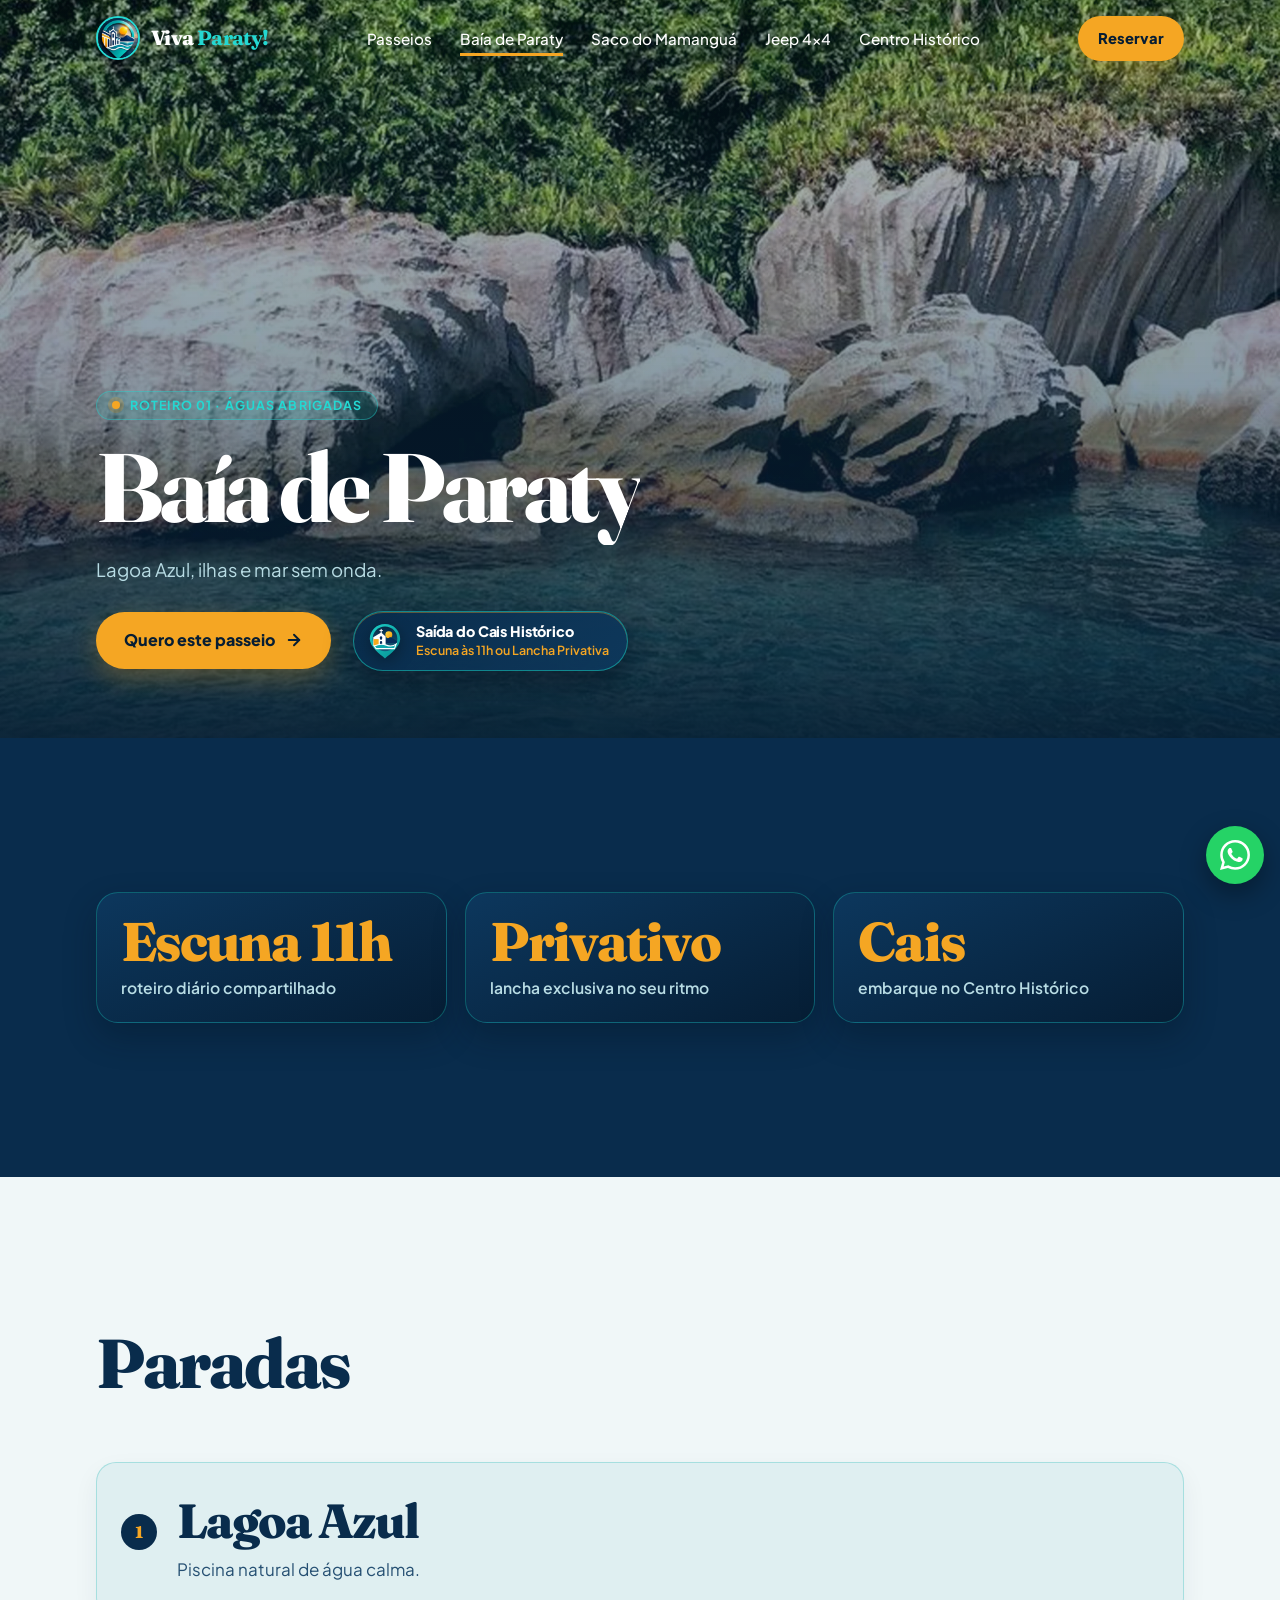
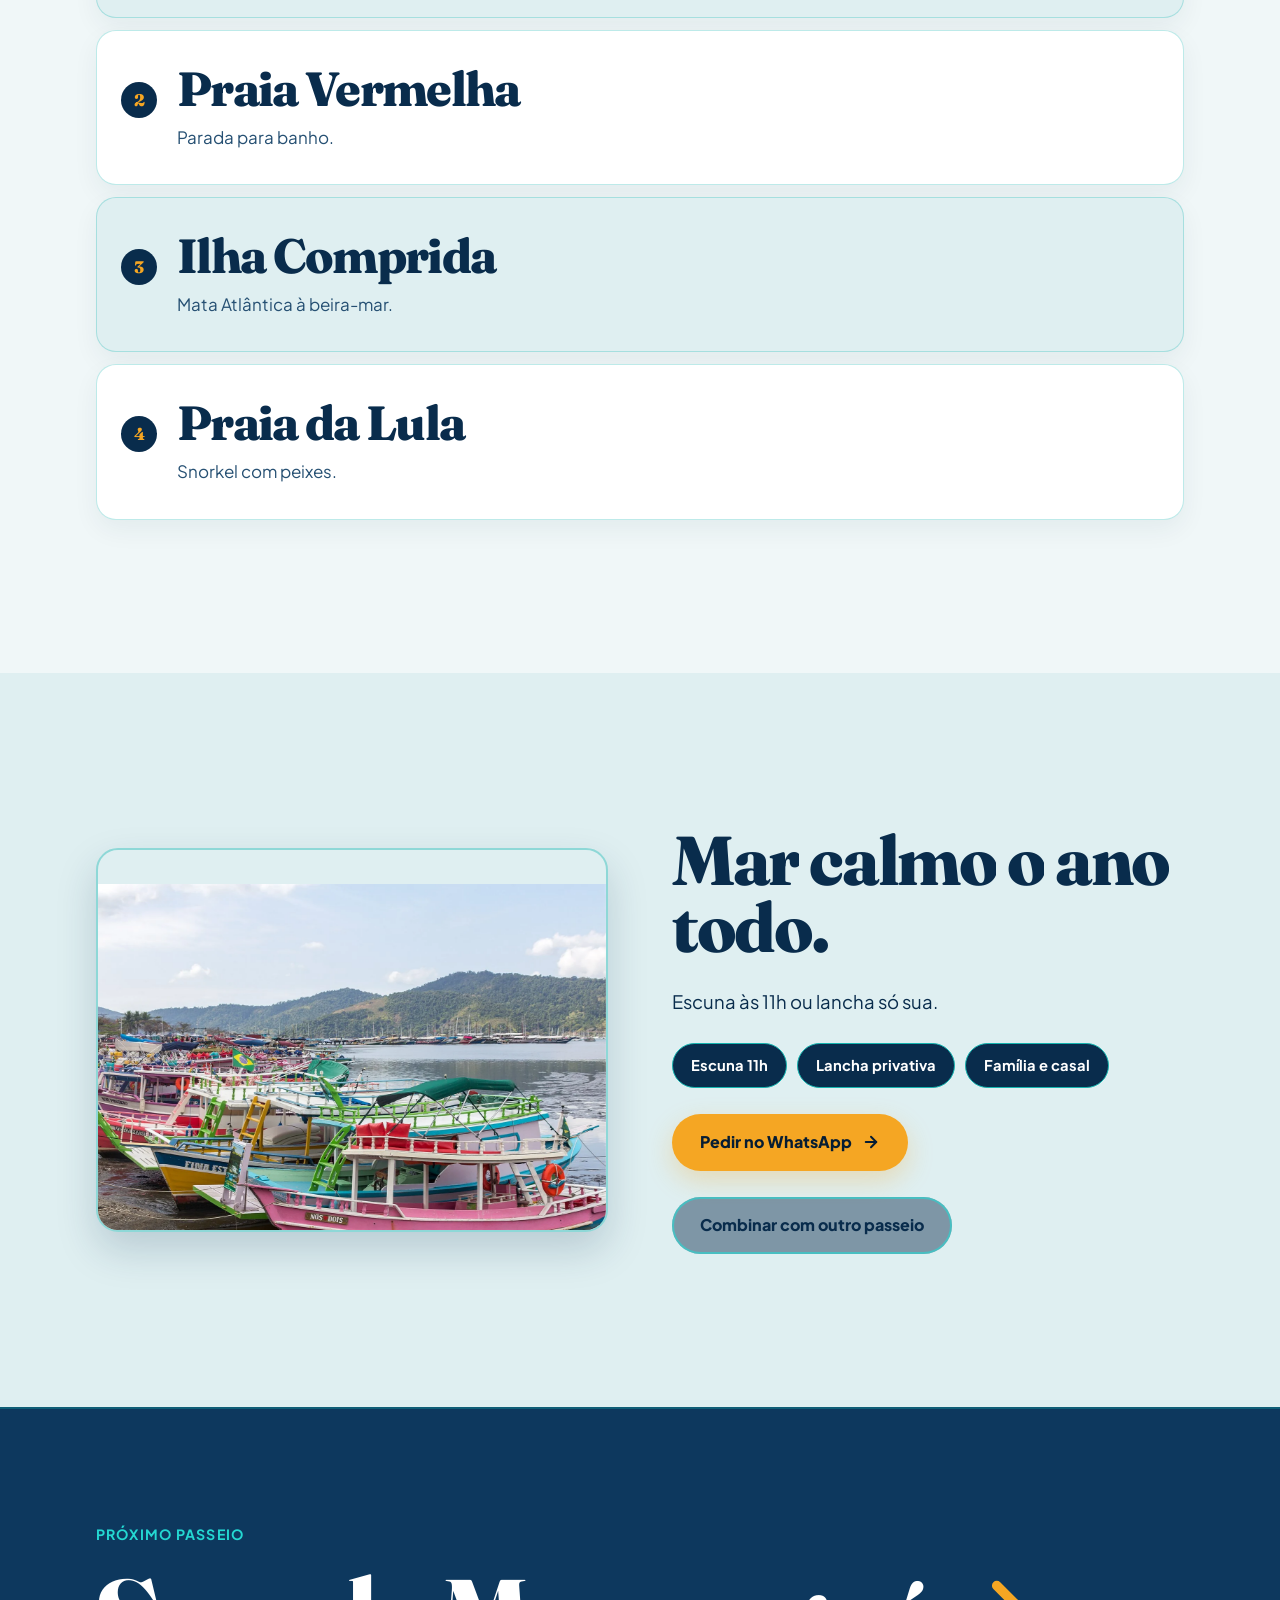
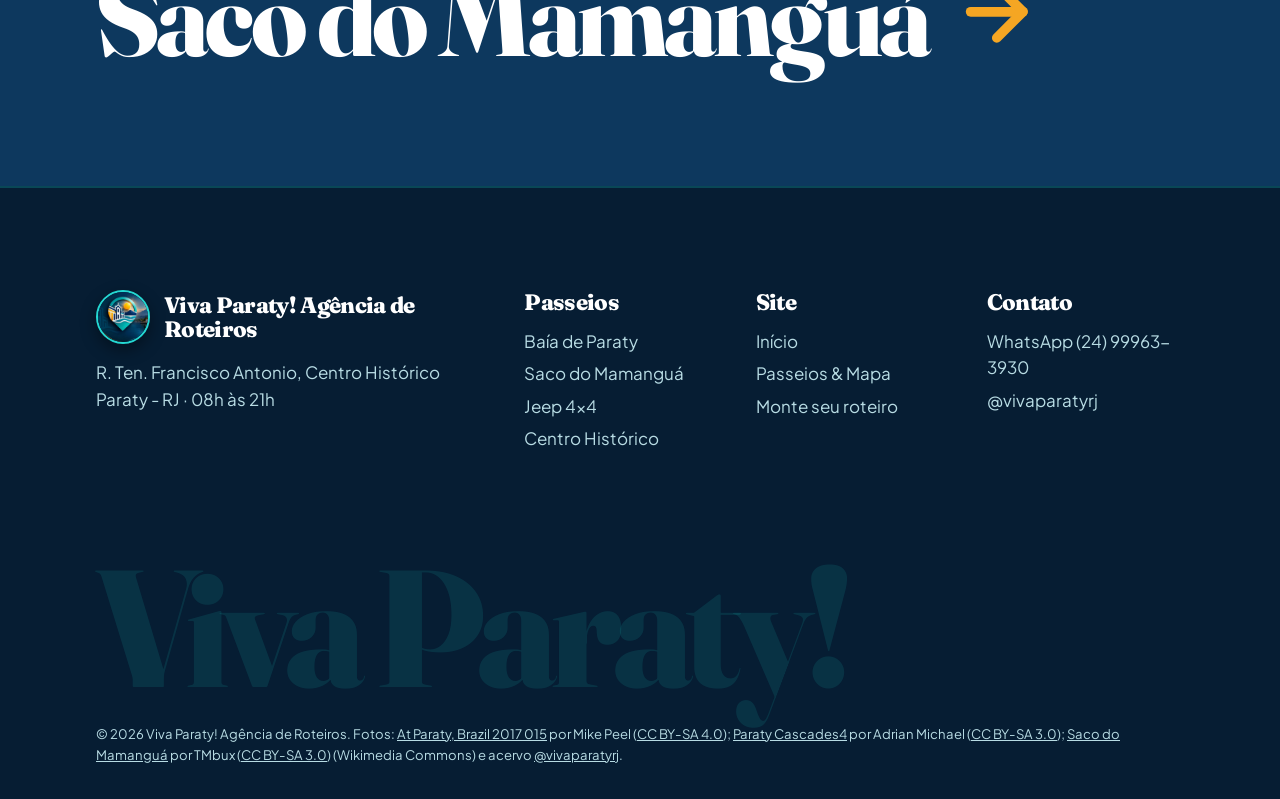
==== commit 2a437442: "feat: remove 4-counter section, add Viva Paraty official logo motion graphic, brand hero seal, mobil" ====
--- a/baia-de-paraty.html
+++ b/baia-de-paraty.html
@@ -2,7 +2,7 @@
 <html lang="pt-BR">
 <head>
 <meta charset="UTF-8"><meta name="viewport" content="width=device-width,initial-scale=1,viewport-fit=cover">
-<meta name="theme-color" content="#062134">
+<meta name="theme-color" content="#092C4C">
 <title>Baía de Paraty: Lagoa Azul & Ilhas | Viva Paraty!</title>
 <meta name="description" content="Passeio de lancha privativa ou escuna na Baía de Paraty: Lagoa Azul, Praia Vermelha, Ilha Comprida e Praia da Lula. Saída diária às 11h.">
 <meta name="robots" content="index, follow, max-image-preview:large">
@@ -29,8 +29,8 @@
 </header>
 <nav class="menu" aria-label="Menu"><a href="index.html" style="--i:0">Início</a><a href="roteiros.html" style="--i:1">Passeios & Mapa</a><a href="baia-de-paraty.html" style="--i:2">Baía de Paraty</a><a href="saco-do-mamangua.html" style="--i:3">Saco do Mamanguá</a><a href="jeep-cachoeiras.html" style="--i:4">Jeep 4x4</a><a href="centro-historico.html" style="--i:5">Centro Histórico</a><a href="monte-seu-roteiro.html" style="--i:6">Monte seu roteiro</a></nav>
 <main id="topo"><section class="hero hero-sm"><div class="hero-media"><picture><source media="(max-width:768px)" srcset="img/roteiro-lagoa-azul-ilhas-m.webp" type="image/webp"><source media="(min-width:769px)" srcset="img/roteiro-lagoa-azul-ilhas.webp" type="image/webp"><img src="img/roteiro-lagoa-azul-ilhas.jpg" alt="Águas verde-esmeralda da Lagoa Azul e Praia da Lula na Baía de Paraty" fetchpriority="high" decoding="async"></picture></div>
-  <div class="hero-body"><h1 class="h-xl" data-split>Baía de Paraty</h1><p class="lead" data-r style="--i:5">Lagoa Azul, ilhas e mar sem onda.</p>
-  <div class="hero-row" data-r style="--i:6"><a class="btn" href="https://wa.me/5524999633930?text=Ol%C3%A1%2C%20Viva%20Paraty%21%20Quero%20o%20passeio%20Ba%C3%ADa%20de%20Paraty%20%28Lagoa%20Azul%20%26%20Ilhas%29." target="_blank" rel="noopener">Quero este passeio <svg viewBox="0 0 24 24" fill="none" stroke="currentColor" stroke-width="2.6" stroke-linecap="round" stroke-linejoin="round" aria-hidden="true"><line x1="5" y1="12" x2="19" y2="12"/><polyline points="12 5 19 12 12 19"/></svg></a><span class="live"><i></i><span data-live>Saída diária às 11h</span></span></div></div></section><section class="sec dark"><div class="wrap facts"><div class="fact" data-r style="--i:0"><b>11h</b><span>saída diária</span></div><div class="fact" data-r style="--i:1"><b>5h</b><span>de passeio</span></div><div class="fact" data-r style="--i:2"><b>2</b><span>formatos</span></div></div></section><section class="sec"><div class="wrap"><h2 class="h-l" data-split style="margin-bottom:clamp(30px,5vw,70px)">Paradas</h2><div class="stops"><div class="st" data-r="left"><span class="n">1</span><h3>Lagoa Azul</h3><p>Piscina natural de água calma.</p></div><div class="st" data-r="left"><span class="n">2</span><h3>Praia Vermelha</h3><p>Parada para banho.</p></div><div class="st" data-r="left"><span class="n">3</span><h3>Ilha Comprida</h3><p>Mata Atlântica à beira-mar.</p></div><div class="st" data-r="left"><span class="n">4</span><h3>Praia da Lula</h3><p>Snorkel com peixes.</p></div></div></div></section><section class="sec sandbg"><div class="wrap two"><div class="img-par" data-r="zoom"><picture><source media="(max-width:768px)" srcset="img/paraty-cais-embarcacoes-m.webp" type="image/webp"><source media="(min-width:769px)" srcset="img/paraty-cais-embarcacoes.webp" type="image/webp"><img data-par="60" src="img/paraty-cais-embarcacoes.jpg" alt="Barcos coloridos no Cais de Paraty" loading="lazy" decoding="async"></picture></div>
+  <div class="hero-body"><span class="eyebrow" data-r><i class="eyebrow-dot"></i> Roteiro 01 · Águas Abrigadas</span><h1 class="h-xl" data-split>Baía de Paraty</h1><p class="lead" data-r style="--i:5">Lagoa Azul, ilhas e mar sem onda.</p>
+  <div class="hero-row" data-r style="--i:6"><a class="btn" href="https://wa.me/5524999633930?text=Ol%C3%A1%2C%20Viva%20Paraty%21%20Quero%20o%20passeio%20Ba%C3%ADa%20de%20Paraty%20%28Lagoa%20Azul%20%26%20Ilhas%29." target="_blank" rel="noopener">Quero este passeio <svg viewBox="0 0 24 24" fill="none" stroke="currentColor" stroke-width="2.6" stroke-linecap="round" stroke-linejoin="round" aria-hidden="true"><line x1="5" y1="12" x2="19" y2="12"/><polyline points="12 5 19 12 12 19"/></svg></a><div class="brand-seal"><img class="seal-pin" src="img/favicon.svg" alt="" width="38" height="38"><div class="seal-txt"><strong>Saída do Cais Histórico</strong><span>Escuna às 11h ou Lancha Privativa</span></div></div></div></div></section><section class="sec dark"><div class="wrap facts"><div class="fact" data-r style="--i:0"><b>Escuna 11h</b><span>roteiro diário compartilhado</span></div><div class="fact" data-r style="--i:1"><b>Privativo</b><span>lancha exclusiva no seu ritmo</span></div><div class="fact" data-r style="--i:2"><b>Cais</b><span>embarque no Centro Histórico</span></div></div></section><section class="sec"><div class="wrap"><h2 class="h-l" data-split style="margin-bottom:clamp(30px,5vw,70px)">Paradas</h2><div class="stops"><div class="st" data-r="left"><span class="n">1</span><h3>Lagoa Azul</h3><p>Piscina natural de água calma.</p></div><div class="st" data-r="left"><span class="n">2</span><h3>Praia Vermelha</h3><p>Parada para banho.</p></div><div class="st" data-r="left"><span class="n">3</span><h3>Ilha Comprida</h3><p>Mata Atlântica à beira-mar.</p></div><div class="st" data-r="left"><span class="n">4</span><h3>Praia da Lula</h3><p>Snorkel com peixes.</p></div></div></div></section><section class="sec sandbg"><div class="wrap two"><div class="img-par" data-r="zoom"><picture><source media="(max-width:768px)" srcset="img/paraty-cais-embarcacoes-m.webp" type="image/webp"><source media="(min-width:769px)" srcset="img/paraty-cais-embarcacoes.webp" type="image/webp"><img data-par="60" src="img/paraty-cais-embarcacoes.jpg" alt="Barcos coloridos no Cais de Paraty" loading="lazy" decoding="async"></picture></div>
   <div style="display:grid;gap:26px;align-content:center"><h2 class="h-l" data-split>Mar calmo o ano todo.</h2><p class="lead" data-r>Escuna às 11h ou lancha só sua.</p><div class="chips" data-r><span>Escuna 11h</span><span>Lancha privativa</span><span>Família e casal</span></div>
   <div data-r><a class="btn" href="https://wa.me/5524999633930?text=Ol%C3%A1%2C%20Viva%20Paraty%21%20Quero%20o%20passeio%20Ba%C3%ADa%20de%20Paraty%20%28Lagoa%20Azul%20%26%20Ilhas%29." target="_blank" rel="noopener">Pedir no WhatsApp <svg viewBox="0 0 24 24" fill="none" stroke="currentColor" stroke-width="2.6" stroke-linecap="round" stroke-linejoin="round" aria-hidden="true"><line x1="5" y1="12" x2="19" y2="12"/><polyline points="12 5 19 12 12 19"/></svg></a></div>
   <div data-r><a class="btn ghost" href="monte-seu-roteiro.html?t=baia-de-paraty">Combinar com outro passeio</a></div></div></div></section><section class="next"><small>Próximo passeio</small><a href="saco-do-mamangua.html"><h2 data-r>Saco do Mamanguá</h2><svg viewBox="0 0 24 24" fill="none" stroke="currentColor" stroke-width="2.6" stroke-linecap="round" stroke-linejoin="round" aria-hidden="true"><line x1="5" y1="12" x2="19" y2="12"/><polyline points="12 5 19 12 12 19"/></svg></a></section></main>
@@ -46,4 +46,4 @@
 </footer>
 <a class="wa" href="https://wa.me/5524999633930?text=Ol%C3%A1%2C%20Viva%20Paraty%21%20Vim%20pelo%20site%20e%20quero%20conhecer%20os%20passeios." target="_blank" rel="noopener" aria-label="Falar no WhatsApp"><svg viewBox="0 0 24 24" aria-hidden="true"><path d="M20.52 3.48A11.82 11.82 0 0 0 12.06 0C5.5 0 .16 5.34.16 11.9c0 2.1.55 4.15 1.6 5.95L0 24l6.33-1.66a11.86 11.86 0 0 0 5.73 1.46h.01c6.55 0 11.89-5.34 11.89-11.9 0-3.18-1.24-6.17-3.44-8.42zM12.07 21.8h-.01a9.87 9.87 0 0 1-5.03-1.38l-.36-.21-3.76.98 1-3.66-.24-.38a9.85 9.85 0 0 1-1.51-5.25c0-5.45 4.44-9.89 9.9-9.89 2.64 0 5.13 1.03 7 2.9a9.83 9.83 0 0 1 2.9 7c0 5.46-4.44 9.89-9.89 9.89zm5.43-7.41c-.3-.15-1.76-.87-2.03-.97-.27-.1-.47-.15-.67.15-.2.3-.77.97-.94 1.16-.17.2-.35.22-.64.07-.3-.15-1.25-.46-2.39-1.48-.88-.79-1.48-1.76-1.65-2.06-.17-.3-.02-.46.13-.6.13-.14.3-.35.45-.52.15-.17.2-.3.3-.5.1-.2.05-.37-.02-.52-.08-.15-.67-1.62-.92-2.21-.24-.58-.49-.5-.67-.51h-.57c-.2 0-.52.07-.79.37-.27.3-1.04 1.02-1.04 2.48s1.07 2.88 1.21 3.08c.15.2 2.1 3.2 5.08 4.49.71.31 1.26.49 1.69.63.71.23 1.36.2 1.87.12.57-.09 1.76-.72 2.01-1.41.25-.7.25-1.29.17-1.41-.07-.13-.27-.2-.57-.35z"/></svg></a>
 <script src="js/site.js" defer></script>
-</body></html>+</body></html>
--- a/css/site.css
+++ b/css/site.css
@@ -1,9 +1,12 @@
-/* Viva Paraty! — site multipágina · motion em CSS/JS puro */
+/* Viva Paraty! — site multipágina · motion e identidade oficial da logo em CSS/JS puro */
 :root{
-  --mist:#EDF5F6; --sand:#DCEBED; --forest:#062134; --forest2:#0B2F48;
-  --em:#0AA8A7; --em2:#1BD1CE; --mag:#F6A81A; --magd:#DC8E05; --navy:#153278; --gold:#F5B82E;
-  --ink:#072235; --ink2:#274B60; --on:#F2FAFB; --on2:#B3D5DF;
-  --m:clamp(32px,8vw,108px);
+  --mist:#F0F7F8; --sand:#DFEFF1;
+  --forest:#092C4C; --forest2:#0D385E; --forest-deep:#061D33;
+  --em:#15B5B0; --em2:#24D8D2;
+  --mag:#F5A623; --magd:#DF9112;
+  --navy:#092C4C; --gold:#F5A623;
+  --ink:#092C4C; --ink2:#265073; --on:#FFFFFF; --on2:#B8DCE4;
+  --m:clamp(24px,7.5vw,108px);
   --serif:'Fraunces',Georgia,serif; --sans:'Plus Jakarta Sans',system-ui,sans-serif;
   --ease:cubic-bezier(.2,.7,.2,1);
 }
@@ -14,13 +17,17 @@
 a{color:inherit;text-decoration:none}
 button{font:inherit;color:inherit;background:none;border:0;cursor:pointer}
 :focus-visible{outline:3px solid var(--mag);outline-offset:3px}
-::selection{background:var(--mag);color:#fff}
+::selection{background:var(--mag);color:#092C4C}
 .wrap{max-width:1280px;margin-inline:auto;padding-inline:var(--m)}
 h1,h2,h3{font-family:var(--serif);font-weight:800;letter-spacing:-.035em;line-height:.98}
-.h-xl{font-size:clamp(2.25rem,7.8vw,7.4rem);letter-spacing:-.045em;line-height:.94}
-.h-l{font-size:clamp(1.9rem,5.6vw,4.9rem)}
-.h-m{font-size:clamp(1.55rem,3.8vw,3.1rem)}
-.lead{font-size:clamp(1.02rem,1.5vw,1.3rem);max-width:34ch}
+.h-xl{font-size:clamp(2.2rem,7.6vw,7.2rem);letter-spacing:-.045em;line-height:.94}
+.h-l{font-size:clamp(1.85rem,5.4vw,4.7rem)}
+.h-m{font-size:clamp(1.5rem,3.6vw,3rem)}
+.lead{font-size:clamp(1.02rem,1.45vw,1.26rem);max-width:36ch}
+
+/* ===== etiquetas de marca (eyebrow) ===== */
+.eyebrow{display:inline-flex;align-items:center;gap:10px;padding:7px 15px;border-radius:999px;background:rgba(21,181,176,.16);border:1px solid rgba(36,216,210,.4);color:var(--em2);font:700 .78rem/1.1 var(--sans);text-transform:uppercase;letter-spacing:.09em;width:max-content;max-width:100%}
+.eyebrow-dot{width:8px;height:8px;border-radius:50%;background:var(--mag);box-shadow:0 0 0 4px rgba(245,166,35,.22);flex:none}
 
 /* ===== cortina de página ===== */
 .curtain{display:none}
@@ -29,8 +36,8 @@
 @keyframes spin{to{transform:rotate(360deg)}}
 
 /* ===== header ===== */
-.hdr{position:fixed;inset:0 0 auto 0;z-index:60;display:flex;align-items:center;justify-content:space-between;gap:14px;padding:16px var(--m);color:var(--on);transition:transform .45s var(--ease),background .3s}
-.hdr.solid{background:var(--forest)}
+.hdr{position:fixed;inset:0 0 auto 0;z-index:60;display:flex;align-items:center;justify-content:space-between;gap:14px;padding:16px var(--m);color:var(--on);transition:transform .45s var(--ease),background .3s,backdrop-filter .3s}
+.hdr.solid{background:rgba(9,44,76,.92);backdrop-filter:blur(14px);border-bottom:1px solid rgba(21,181,176,.24)}
 .hdr.hide{transform:translateY(-110%)}
 .brand{display:flex;align-items:center;gap:11px;font:800 1.28rem/1 var(--serif);letter-spacing:-.03em}
 .brand img{width:44px;height:44px;border-radius:50%;object-fit:cover;border:2px solid var(--em2);box-shadow:0 4px 12px rgba(0,0,0,.35)}
@@ -39,13 +46,14 @@
 .links a{position:relative;padding:6px 0}
 .links a::after{content:"";position:absolute;left:0;right:0;bottom:0;height:3px;background:var(--mag);transform:scaleX(0);transform-origin:left;transition:transform .35s var(--ease)}
 .links a:hover::after,.links a[aria-current]::after{transform:scaleX(1)}
-.btn{display:inline-flex;align-items:center;justify-content:center;gap:10px;padding:16px 28px;border-radius:999px;background:var(--mag);color:#062134;font-weight:800;font-size:1rem;transition:background .25s,transform .25s var(--ease);will-change:transform}
+.btn{display:inline-flex;align-items:center;justify-content:center;gap:10px;padding:16px 28px;border-radius:999px;background:var(--mag);color:var(--forest-deep);font-weight:800;font-size:1rem;transition:background .25s,transform .25s var(--ease),box-shadow .25s;will-change:transform;box-shadow:0 10px 26px rgba(245,166,35,.28)}
 .btn:hover{background:var(--magd)}
 .btn:active{transform:scale(.96)}
 .btn svg{width:18px;height:18px;transition:transform .3s var(--ease)}
 .btn:hover svg{transform:translateX(5px)}
-.btn.em{background:var(--em);color:#fff} .btn.em:hover{background:#088887}
-.btn.ghost{background:transparent;color:inherit;box-shadow:inset 0 0 0 2px currentColor}
+.btn.em{background:var(--em);color:#fff;box-shadow:0 10px 26px rgba(21,181,176,.28)}
+.btn.em:hover{background:#109692}
+.btn.ghost{background:rgba(9,44,76,.45);color:inherit;box-shadow:inset 0 0 0 2px rgba(36,216,210,.6)}
 .hdr .btn{padding:11px 20px;font-size:.92rem}
 .burger{display:grid;gap:6px;width:46px;height:46px;place-content:center}
 .burger i{display:block;width:26px;height:3px;background:currentColor;border-radius:3px;transition:transform .35s var(--ease),opacity .2s}
@@ -54,7 +62,7 @@
 .menu-open .burger i:nth-child(3){transform:translateY(-9px) rotate(-45deg)}
 .menu{position:fixed;inset:0;z-index:55;background:var(--forest);color:var(--on);display:flex;flex-direction:column;justify-content:center;gap:6px;padding:90px var(--m) 40px;clip-path:circle(0 at calc(100% - 44px) 36px);transition:clip-path .65s cubic-bezier(.77,0,.18,1);visibility:hidden}
 .menu-open .menu{clip-path:circle(150% at calc(100% - 44px) 36px);visibility:visible}
-.menu a{font:800 clamp(2.2rem,10vw,4rem)/1.05 var(--serif);letter-spacing:-.04em;padding:6px 0;opacity:0;transform:translateY(30px);transition:opacity .5s,transform .6s var(--ease),color .2s}
+.menu a{font:800 clamp(2.1rem,9.5vw,4rem)/1.05 var(--serif);letter-spacing:-.04em;padding:6px 0;opacity:0;transform:translateY(30px);transition:opacity .5s,transform .6s var(--ease),color .2s}
 .menu-open .menu a{opacity:1;transform:none;transition-delay:calc(.25s + var(--i)*70ms)}
 .menu a:hover{color:var(--em2)}
 @media(min-width:1040px){.links{display:flex}.burger,.menu{display:none}}
@@ -69,162 +77,217 @@
 .js [data-split] .w>span{transform:translateY(112%) rotate(4deg);transition:transform 1s var(--ease);transition-delay:calc(var(--i)*70ms + .15s)}
 .js [data-split].in .w>span{transform:none}
 
-/* ===== hero ===== */
+/* ===== hero & selo oficial da marca Viva Paraty ===== */
 .hero{position:relative;min-height:100svh;display:flex;align-items:flex-end;color:var(--on);background:var(--forest);overflow:hidden}
 .hero-media{position:absolute;inset:-6% 0 0;will-change:transform}
 .hero-media img{width:100%;height:100%;object-fit:cover;animation:zoomout 2.4s var(--ease) both}
 @keyframes zoomout{from{transform:scale(1.18)}to{transform:scale(1)}}
-.hero::after{content:"";position:absolute;inset:0;background:linear-gradient(to top,rgba(8,32,25,.9) 0%,rgba(8,32,25,.35) 45%,rgba(8,32,25,.25) 100%)}
-.hero-body{position:relative;z-index:2;width:100%;max-width:1280px;margin-inline:auto;padding:130px var(--m) clamp(48px,8vh,90px);display:grid;gap:26px}
+.hero::after{content:"";position:absolute;inset:0;background:linear-gradient(to top,rgba(6,29,51,.94) 0%,rgba(9,44,76,.48) 48%,rgba(6,29,51,.28) 100%)}
+.hero-body{position:relative;z-index:2;width:100%;max-width:1280px;margin-inline:auto;padding:124px var(--m) clamp(44px,7.5vh,86px);display:grid;gap:22px}
 .hero h1{max-width:12ch}
-.hero .lead{color:var(--on)}
-.hero-row{display:flex;flex-wrap:wrap;align-items:center;gap:18px 28px}
-.live{display:flex;align-items:center;gap:10px;font-weight:600}
-.live i{width:12px;height:12px;border-radius:50%;background:var(--em2);animation:pulse 1.8s infinite}
-@keyframes pulse{0%{box-shadow:0 0 0 0 rgba(38,196,114,.7)}100%{box-shadow:0 0 0 16px rgba(38,196,114,0)}}
+.hero .lead{color:var(--on2)}
+.hero-badge{display:inline-flex;align-items:center;gap:10px;padding:8px 16px;border-radius:999px;background:rgba(9,44,76,.78);backdrop-filter:blur(10px);border:1px solid rgba(21,181,176,.55);font-size:.84rem;font-weight:700;letter-spacing:.03em;color:#fff;width:max-content;max-width:100%}
+.hb-dot{width:9px;height:9px;border-radius:50%;background:var(--mag);box-shadow:0 0 0 4px rgba(245,166,35,.28);flex:none}
+.hero-row{display:flex;flex-wrap:wrap;align-items:center;gap:16px 22px;margin-top:4px}
+
+/* Selo de Identidade Viva Paraty no Hero (substitui pílula genérica) */
+.brand-seal{display:inline-flex;align-items:center;gap:12px;padding:10px 18px 10px 12px;border-radius:999px;background:linear-gradient(135deg,rgba(9,44,76,.92) 0%,rgba(13,56,94,.88) 100%);border:1.5px solid rgba(21,181,176,.65);box-shadow:0 12px 30px rgba(4,16,30,.45),inset 0 1px 0 rgba(245,166,35,.35);backdrop-filter:blur(12px);max-width:100%}
+.seal-pin{width:38px;height:38px;flex:none;filter:drop-shadow(0 4px 8px rgba(0,0,0,.35));animation:floatPin 4s ease-in-out infinite}
+@keyframes floatPin{0%,100%{transform:translateY(0)}50%{transform:translateY(-3px)}}
+.seal-txt{display:grid;gap:2px;line-height:1.2}
+.seal-txt strong{font-size:.9rem;font-weight:800;color:#FFFFFF;letter-spacing:-.01em}
+.seal-txt span{font-size:.78rem;font-weight:600;color:var(--mag)}
+
 .hero-sm{min-height:82svh}
 .hero-sm h1{max-width:14ch}
 .scrollhint{position:absolute;right:var(--m);bottom:clamp(48px,8vh,90px);z-index:2;width:3px;height:70px;background:rgba(255,255,255,.25);border-radius:3px;overflow:hidden;display:none}
-.scrollhint::after{content:"";display:block;width:100%;height:40%;background:#fff;animation:drip 1.8s ease-in-out infinite}
+.scrollhint::after{content:"";display:block;width:100%;height:40%;background:var(--mag);animation:drip 1.8s ease-in-out infinite}
 @keyframes drip{0%{transform:translateY(-100%)}100%{transform:translateY(260%)}}
 @media(min-width:900px){.scrollhint{display:block}}
 
 /* ===== marquee ===== */
-.marq{background:var(--em);color:var(--forest);overflow:hidden;padding:18px 0;transform:rotate(-1.6deg);margin:-14px -2% 0;position:relative;z-index:3}
+.marq{background:var(--em);color:var(--forest-deep);overflow:hidden;padding:18px 0;transform:rotate(-1.4deg);margin:-14px -2% 0;position:relative;z-index:3;border-block:2px solid rgba(255,255,255,.35);box-shadow:0 14px 32px rgba(6,29,51,.35)}
 .marq-t{display:flex;width:max-content;animation:marq 38s linear infinite}
-.marq span{font:800 clamp(1.6rem,4vw,3rem)/1 var(--serif);letter-spacing:-.03em;padding-right:34px;white-space:nowrap}
-.marq span::after{content:"✺";color:var(--mag);margin-left:34px}
+.marq span{font:800 clamp(1.5rem,3.8vw,2.8rem)/1 var(--serif);letter-spacing:-.03em;padding-right:34px;white-space:nowrap;color:#FFFFFF}
+.marq span::after{content:"☀";color:var(--mag);margin-left:34px}
 @keyframes marq{to{transform:translateX(-50%)}}
 
 /* ===== sections ===== */
-.sec{padding-block:clamp(90px,14vw,200px)}
+.sec{padding-block:clamp(76px,12vw,165px)}
 .dark{background:var(--forest);color:var(--on)}
 .dark2{background:var(--forest2);color:var(--on)}
 .sandbg{background:var(--sand)}
-.nums{display:grid;grid-template-columns:1fr 1fr;gap:clamp(34px,6vw,70px) 24px}
-.num b{display:block;font:800 clamp(2.8rem,8.5vw,7.5rem)/.92 var(--serif);letter-spacing:-.045em;color:var(--em2)}
-.num span{font-size:clamp(1rem,1.7vw,1.3rem);font-weight:500;color:var(--on2)}
-@media(min-width:900px){.nums{grid-template-columns:repeat(4,1fr)}}
-
-/* ===== passeios: carrossel horizontal ===== */
-.hs-head{padding-block:clamp(90px,12vw,170px) clamp(30px,5vw,60px)}
-.hs-track{display:flex;gap:clamp(18px,2.4vw,32px);padding:0 var(--m) clamp(60px,9vw,120px);overflow-x:auto;scroll-snap-type:x mandatory;scrollbar-width:none}
+
+/* ===== MOTION GRAPHIC EM CÓDIGO: A LOGO VIVA PARATY VIVA (.viva-scene) ===== */
+.viva-scene{position:relative;overflow:hidden;background:radial-gradient(circle at 26% 42%,rgba(21,181,176,.22) 0%,rgba(9,44,76,1) 62%),linear-gradient(180deg,var(--forest-deep) 0%,var(--forest) 100%);border-bottom:1px solid rgba(21,181,176,.22)}
+.viva-grid{display:grid;gap:clamp(36px,6vw,84px);align-items:center}
+@media(min-width:940px){.viva-grid{grid-template-columns:1fr 1.1fr}}
+.viva-stage{position:relative;display:grid;place-items:center;max-width:430px;margin-inline:auto;width:100%}
+.viva-aura{position:absolute;inset:8%;border-radius:50%;background:radial-gradient(circle,rgba(245,166,35,.22) 0%,rgba(21,181,176,.18) 45%,transparent 72%);filter:blur(24px);animation:auraPulse 5s ease-in-out infinite}
+@keyframes auraPulse{0%,100%{transform:scale(.95);opacity:.8}50%{transform:scale(1.08);opacity:1}}
+.viva-logo-svg{width:100%;max-width:390px;height:auto;position:relative;z-index:2;overflow:visible;filter:drop-shadow(0 24px 48px rgba(3,12,24,.65))}
+.vp-orbit{transform-origin:210px 192px;animation:spinOrbit 36s linear infinite}
+.vp-orbit-gold{animation-direction:reverse;animation-duration:48s}
+@keyframes spinOrbit{to{transform:rotate(360deg)}}
+.vp-sun-group{transition:transform .7s var(--ease),filter .5s;transform:translateY(calc((1 - var(--logo-p, .6)) * 26px))}
+.vp-sun-rays{transform-origin:256px 142px;animation:spinOrbit 22s linear infinite}
+.vp-sun-halo{transform-origin:256px 142px;animation:sunBeat 3.4s ease-in-out infinite}
+@keyframes sunBeat{0%,100%{transform:scale(1);opacity:.22}50%{transform:scale(1.16);opacity:.38}}
+.vp-church-group{transition:transform .6s var(--ease),filter .4s}
+.vp-mountain-group{transition:transform .6s var(--ease)}
+.vp-wave-1{animation:waveSlide1 5.5s ease-in-out infinite alternate}
+.vp-wave-2{animation:waveSlide2 4.2s ease-in-out infinite alternate}
+@keyframes waveSlide1{0%{transform:translateX(-10px) translateY(0)}100%{transform:translateX(10px) translateY(-5px)}}
+@keyframes waveSlide2{0%{transform:translateX(12px) translateY(2px)}100%{transform:translateX(-12px) translateY(-4px)}}
+.viva-scene[data-focus="igreja"] .vp-church-group{transform:scale(1.04) translateY(-3px);filter:drop-shadow(0 0 14px rgba(245,166,35,.55))}
+.viva-scene[data-focus="sol"] .vp-sun-group{transform:translateY(-8px) scale(1.08);filter:drop-shadow(0 0 20px rgba(245,166,35,.85))}
+.viva-scene[data-focus="mar"] .vp-waves-group{filter:drop-shadow(0 -6px 16px rgba(36,216,210,.75))}
+
+.viva-copy{display:grid;gap:20px}
+.viva-pillars{display:grid;gap:12px;margin-top:6px}
+.viva-pillar{display:grid;grid-template-columns:48px 1fr;gap:14px;align-items:center;text-align:left;padding:16px 18px;border-radius:18px;background:rgba(13,56,94,.65);border:1.5px solid rgba(21,181,176,.28);color:var(--on);transition:background .3s,border-color .3s,transform .3s var(--ease),box-shadow .3s}
+.viva-pillar:hover,.viva-pillar.active{background:linear-gradient(135deg,rgba(21,181,176,.22) 0%,rgba(13,56,94,.95) 100%);border-color:var(--mag);transform:translateX(6px);box-shadow:0 14px 30px rgba(4,16,30,.4)}
+.vp-icon{width:48px;height:48px;border-radius:14px;display:grid;place-items:center;font-size:1.35rem;border:1px solid rgba(255,255,255,.2)}
+.vp-icon-white{background:rgba(255,255,255,.14)}
+.vp-icon-gold{background:rgba(245,166,35,.2);border-color:rgba(245,166,35,.5)}
+.vp-icon-teal{background:rgba(21,181,176,.25);border-color:rgba(36,216,210,.5)}
+.viva-pillar strong{display:block;font:800 1.08rem/1.2 var(--serif);color:#fff;margin-bottom:3px}
+.viva-pillar span{display:block;font-size:.92rem;color:var(--on2);line-height:1.4}
+
+/* ===== passeios: carrossel horizontal com respiro lateral no celular e identidade Viva Paraty ===== */
+.hs-head{padding-block:clamp(74px,10vw,140px) clamp(24px,4vw,44px);display:grid;gap:12px}
+.hs-track{display:flex;gap:clamp(18px,2.6vw,30px);padding:8px max(24px,var(--m)) clamp(56px,8vw,110px);scroll-padding-inline:max(24px,var(--m));overflow-x:auto;scroll-snap-type:x mandatory;scrollbar-width:none;-webkit-overflow-scrolling:touch}
+.hs-track::after{content:"";flex:0 0 max(16px,calc(var(--m) - 12px))}
 .hs-track::-webkit-scrollbar{display:none}
-.panel{flex:0 0 min(78vw,480px);scroll-snap-align:start;display:flex;flex-direction:column;gap:18px}
-.panel .ph{position:relative;overflow:hidden;aspect-ratio:4/5;border-radius:6px;background:var(--forest2)}
+.panel{flex:0 0 min(80vw,360px);scroll-snap-align:start;display:flex;flex-direction:column;gap:14px;padding:14px 14px 22px;border-radius:26px;background:linear-gradient(165deg,#0B3559 0%,#07223B 100%);border:1.5px solid rgba(21,181,176,.42);box-shadow:0 20px 44px rgba(4,16,30,.48),inset 0 1px 0 rgba(245,166,35,.32);transition:transform .4s var(--ease),border-color .35s,box-shadow .35s}
+.panel:hover{border-color:var(--mag);box-shadow:0 24px 52px rgba(4,16,30,.65),0 0 0 1px rgba(245,166,35,.35)}
+.panel .ph{position:relative;overflow:hidden;aspect-ratio:4/4.4;border-radius:18px;background:var(--forest);border:1px solid rgba(255,255,255,.14)}
 .panel .ph img{width:100%;height:100%;object-fit:cover;transition:transform 1.1s var(--ease)}
-.panel:hover .ph img{transform:scale(1.08)}
-.panel .tag{position:absolute;left:14px;top:14px;background:var(--mag);color:#fff;font-weight:700;font-size:.85rem;padding:8px 14px;border-radius:999px}
-.panel h3{font-size:clamp(1.9rem,3.2vw,3rem);max-width:12ch}
-.panel p{color:var(--on2);max-width:28ch}
-.panel .go{display:inline-flex;align-items:center;gap:10px;font-weight:700;color:var(--em2);transition:gap .3s var(--ease)}
-.panel:hover .go{gap:18px}
-.hs-hint{color:var(--on2);font-weight:500;margin-top:14px}
+.panel:hover .ph img{transform:scale(1.07)}
+.panel .ph-wave{position:absolute;inset:auto 0 0 0;height:6px;background:linear-gradient(90deg,var(--em) 0%,var(--mag) 52%,var(--em2) 100%)}
+.panel .tag{position:absolute;left:12px;top:12px;background:var(--mag);color:var(--forest-deep);font-weight:800;font-size:.8rem;letter-spacing:.02em;padding:7px 14px;border-radius:999px;box-shadow:0 6px 16px rgba(0,0,0,.35)}
+.panel .tag.tag-teal{background:var(--em);color:#FFFFFF}
+.panel-body{display:flex;flex-direction:column;gap:8px;padding:4px 8px 0;flex:1}
+.panel-kicker{font-size:.76rem;font-weight:700;text-transform:uppercase;letter-spacing:.08em;color:var(--mag)}
+.panel h3{font-size:clamp(1.65rem,2.8vw,2.35rem);color:#FFFFFF}
+.panel p{color:var(--on2);font-size:.96rem;line-height:1.45;max-width:30ch}
+.panel .go{margin-top:auto;padding-top:10px;display:inline-flex;align-items:center;gap:10px;font-weight:800;font-size:.95rem;color:var(--em2);transition:gap .3s var(--ease),color .25s}
+.panel:hover .go{gap:16px;color:var(--mag)}
+.hs-hint{color:var(--mag);font-weight:700;font-size:.92rem;margin-top:2px}
 @media(min-width:900px) and (min-height:560px){
   .hs.on{position:relative}
   .hs.on .hs-stick{position:sticky;top:0;height:100vh;overflow:hidden;display:flex;flex-direction:column;justify-content:center}
-  .hs.on .hs-head{padding-block:90px 24px}
+  .hs.on .hs-head{padding-block:96px 20px}
   .hs.on .hs-track{overflow:visible;padding-bottom:0;scroll-snap-type:none;will-change:transform}
-  .hs.on .panel{flex-basis:min(36vw,480px)}
-  .hs.on .panel .ph{aspect-ratio:auto;height:48vh}
+  .hs.on .panel{flex-basis:min(34vw,430px)}
+  .hs.on .panel .ph{aspect-ratio:auto;height:40vh}
   .hs.on .hs-hint{display:none}
 }
 
-/* ===== rota (o dia no mar) ===== */
-.route{position:relative;display:grid;gap:clamp(60px,9vw,120px);padding-left:56px}
-.rline{position:absolute;left:14px;top:0;bottom:0;width:8px;border-radius:8px;background:rgba(255,255,255,.12)}
-.rfill{position:absolute;inset:0 0 auto 0;height:100%;background:var(--em2);border-radius:8px;transform-origin:top;transform:scaleY(0)}
-.boat{position:absolute;left:-2px;top:0;width:40px;height:40px;margin-top:-20px;border-radius:50%;background:var(--mag);display:grid;place-items:center;z-index:2}
-.boat svg{width:22px;height:22px;fill:#fff}
-.stop{display:grid;gap:6px}
-.stop time{font:800 clamp(1rem,2vw,1.4rem)/1 var(--sans);color:var(--em2)}
-.stop h3{font-size:clamp(1.85rem,5.8vw,4.8rem)}
-.stop p{color:var(--on2);font-size:clamp(1.02rem,1.6vw,1.3rem)}
+/* ===== rota (Um dia no mar · Diário de Bordo Viva Paraty) ===== */
+.route-head{display:grid;gap:14px;margin-bottom:clamp(44px,7vw,92px)}
+.route{position:relative;display:grid;gap:clamp(28px,5vw,56px);padding-left:52px}
+.rline{position:absolute;left:14px;top:12px;bottom:12px;width:6px;border-radius:8px;background:rgba(21,181,176,.22)}
+.rfill{position:absolute;inset:0 0 auto 0;height:100%;background:linear-gradient(180deg,var(--mag) 0%,var(--em2) 100%);border-radius:8px;transform-origin:top;transform:scaleY(0)}
+.boat{position:absolute;left:-17px;top:0;width:40px;height:40px;margin-top:-20px;border-radius:50%;background:var(--mag);border:2.5px solid #FFFFFF;box-shadow:0 6px 18px rgba(245,166,35,.5);display:grid;place-items:center;z-index:2}
+.boat svg{width:20px;height:20px;fill:var(--forest-deep)}
+.stop{display:grid}
+.stop-card{padding:20px 22px;border-radius:22px;background:linear-gradient(155deg,rgba(13,56,94,.9) 0%,rgba(6,29,51,.92) 100%);border:1.5px solid rgba(21,181,176,.35);box-shadow:0 14px 32px rgba(4,16,30,.35);display:grid;gap:6px;transition:border-color .3s,transform .3s var(--ease)}
+.stop-card:hover{border-color:var(--mag);transform:translateY(-3px)}
+.stop-tag{font-size:.74rem;font-weight:800;text-transform:uppercase;letter-spacing:.09em;color:var(--em2)}
+.stop time{font:800 clamp(1.05rem,1.8vw,1.3rem)/1 var(--sans);color:var(--mag)}
+.stop h3{font-size:clamp(1.6rem,3.8vw,2.8rem);color:#FFFFFF}
+.stop p{color:var(--on2);font-size:clamp(.96rem,1.3vw,1.1rem);max-width:34ch}
 @media(min-width:900px){
   .route{padding-left:0}
-  .rline{left:50%;margin-left:-4px}
-  .stop{width:44%}
-  .stop:nth-of-type(even){margin-left:56%}
-  .stop:nth-of-type(odd){text-align:right}
+  .rline{left:50%;margin-left:-3px}
+  .stop{width:45%}
+  .stop:nth-of-type(even){margin-left:55%}
+  .stop:nth-of-type(odd) .stop-card{text-align:right;justify-items:end}
 }
 
-/* ===== foto que abre ===== */
-.op{height:230vh;position:relative}
-.op-s{position:sticky;top:0;height:100vh;overflow:hidden;background:var(--forest)}
-.op-img{position:absolute;inset:0;clip-path:inset(16% 16% 16% 16% round 24px);will-change:clip-path}
+/* ===== foto do Cais que abre no scroll (conectada ao embarque real) ===== */
+.op{height:210vh;position:relative}
+.op-s{position:sticky;top:0;height:100vh;overflow:hidden;background:var(--forest-deep)}
+.op-top-badge{position:absolute;top:86px;left:var(--m);z-index:4;display:inline-flex;align-items:center;gap:10px;padding:8px 16px 8px 10px;border-radius:999px;background:rgba(9,44,76,.88);border:1.5px solid rgba(21,181,176,.6);backdrop-filter:blur(10px);color:#fff;font-weight:700;font-size:.84rem;box-shadow:0 10px 24px rgba(0,0,0,.35)}
+.op-top-badge img{width:28px;height:28px;border-radius:50%;border:1.5px solid var(--mag)}
+.op-img{position:absolute;inset:0;clip-path:inset(12% 7% 14% 7% round 26px);will-change:clip-path;border:2px solid rgba(21,181,176,.35)}
 .op-img img{width:100%;height:100%;object-fit:cover}
-.op-img::after{content:"";position:absolute;inset:0;background:linear-gradient(to top,rgba(8,32,25,.85),rgba(8,32,25,.1) 60%)}
-.op-t{position:absolute;left:var(--m);right:var(--m);bottom:clamp(36px,8vh,90px);color:var(--on);display:grid;gap:22px;justify-items:start;opacity:0}
-.op-t h2{max-width:13ch}
+.op-img::after{content:"";position:absolute;inset:0;background:linear-gradient(to top,rgba(6,29,51,.92) 0%,rgba(9,44,76,.35) 55%,rgba(6,29,51,.25) 100%)}
+.op-t{position:absolute;left:var(--m);right:var(--m);bottom:clamp(28px,6vh,72px);z-index:3;max-width:680px;padding:clamp(20px,3.5vw,32px);border-radius:24px;background:linear-gradient(155deg,rgba(9,44,76,.9) 0%,rgba(6,29,51,.94) 100%);border:1.5px solid rgba(21,181,176,.5);box-shadow:0 20px 48px rgba(0,0,0,.5);backdrop-filter:blur(12px);color:var(--on);display:grid;gap:14px;justify-items:start}
+.op-t h2{font-size:clamp(1.7rem,4.2vw,3.4rem);max-width:16ch}
+.op-sub{color:var(--on2);font-size:clamp(.95rem,1.3vw,1.1rem);max-width:46ch}
+.op-actions{display:flex;flex-wrap:wrap;gap:12px;margin-top:4px}
 
 /* ===== instagram ===== */
-.ig{display:grid;grid-template-columns:repeat(3,1fr);gap:clamp(8px,2vw,28px);align-items:start;margin-top:clamp(34px,5vw,70px)}
-.ig figure{overflow:hidden;border-radius:6px;aspect-ratio:9/16;will-change:transform}
+.ig{display:grid;grid-template-columns:repeat(3,1fr);gap:clamp(10px,2.2vw,28px);align-items:start;margin-top:clamp(34px,5vw,70px)}
+.ig figure{overflow:hidden;border-radius:18px;aspect-ratio:9/16;will-change:transform;border:2px solid rgba(21,181,176,.35);box-shadow:0 16px 36px rgba(9,44,76,.16)}
 .ig img{width:100%;height:100%;object-fit:cover;transition:transform 1s var(--ease)}
-.ig figure:hover img{transform:scale(1.1)}
-.ig figure:nth-child(2){margin-top:clamp(20px,6vw,90px)}
+.ig figure:hover img{transform:scale(1.08)}
+.ig figure:nth-child(2){margin-top:clamp(20px,6vw,90px);border-color:var(--mag)}
 .ig-head{display:flex;flex-wrap:wrap;justify-content:space-between;align-items:flex-end;gap:20px}
 
 /* ===== CTA final ===== */
-.cta{position:relative;overflow:hidden;text-align:left}
-.cta h2{font-size:clamp(3.6rem,18vw,16rem);letter-spacing:-.05em;line-height:.88;color:var(--em2)}
+.cta{position:relative;overflow:hidden;text-align:left;background:radial-gradient(circle at 80% 30%,rgba(21,181,176,.22),transparent 60%),var(--forest)}
+.cta h2{font-size:clamp(3.4rem,16vw,14rem);letter-spacing:-.05em;line-height:.88;color:var(--em2)}
 .cta-row{display:flex;flex-wrap:wrap;gap:14px;margin-top:clamp(26px,4vw,50px)}
 
 /* ===== rodapé ===== */
-.ftr{background:var(--forest);color:var(--on);padding:clamp(60px,8vw,110px) var(--m) 34px;overflow:hidden}
+.ftr{background:var(--forest-deep);color:var(--on);padding:clamp(60px,8vw,110px) var(--m) 34px;overflow:hidden;border-top:2px solid rgba(21,181,176,.28)}
 .ftr-g{max-width:1280px;margin:0 auto clamp(50px,8vw,100px);display:grid;gap:34px}
 .ftr-brand{display:flex;align-items:center;gap:14px;margin-bottom:12px}
 .ftr-brand img{width:54px;height:54px;border-radius:50%;object-fit:cover;border:2px solid var(--em2);box-shadow:0 6px 16px rgba(0,0,0,.4)}
-.ftr-g h4{font:800 1.4rem/1.1 var(--serif);letter-spacing:-.03em;margin-bottom:10px}
+.ftr-g h4{font:800 1.4rem/1.1 var(--serif);letter-spacing:-.03em;margin-bottom:10px;color:#fff}
 .ftr-brand h4{margin-bottom:0}
 .ftr-g a{display:block;padding:3px 0;color:var(--on2);transition:color .2s}
-.ftr-g a:hover{color:var(--em2)}
-.ftr-big{max-width:1280px;margin:0 auto 22px;font:800 clamp(2.4rem,13vw,13.5rem)/.88 var(--serif);letter-spacing:-.05em;color:var(--forest2);white-space:nowrap;user-select:none}
+.ftr-g a:hover{color:var(--mag)}
+.ftr-big{max-width:1280px;margin:0 auto 22px;font:800 clamp(2.4rem,13vw,13.5rem)/.88 var(--serif);letter-spacing:-.05em;color:rgba(21,181,176,.14);white-space:nowrap;user-select:none}
 .ftr small{max-width:1280px;margin:0 auto;display:block;color:var(--on2);font-size:.82rem;line-height:1.6}
 .ftr small a{display:inline;text-decoration:underline}
 @media(min-width:800px){.ftr-g{grid-template-columns:2fr 1fr 1fr 1fr}}
-.wa{position:fixed;right:16px;bottom:calc(16px + env(safe-area-inset-bottom));z-index:50;width:58px;height:58px;border-radius:50%;background:#25D366;display:grid;place-items:center;transition:transform .3s var(--ease)}
+.wa{position:fixed;right:16px;bottom:calc(16px + env(safe-area-inset-bottom));z-index:50;width:58px;height:58px;border-radius:50%;background:#25D366;display:grid;place-items:center;box-shadow:0 10px 26px rgba(0,0,0,.35);transition:transform .3s var(--ease)}
 .wa:hover{transform:scale(1.1) rotate(-8deg)}
 .wa svg{width:30px;height:30px;fill:#fff}
 
-/* ===== página de passeio ===== */
-.facts{display:grid;gap:30px;grid-template-columns:1fr}
+/* ===== páginas internas de passeio (destaques com identidade Viva Paraty) ===== */
+.facts{display:grid;gap:18px;grid-template-columns:1fr}
 @media(min-width:700px){.facts{grid-template-columns:repeat(3,1fr)}}
-.fact b{display:block;font:800 clamp(2.4rem,6vw,5rem)/.95 var(--serif);letter-spacing:-.04em;color:var(--em2)}
-.fact span{color:var(--on2);font-weight:500}
-.stops{display:grid}
-.st{display:grid;grid-template-columns:auto 1fr;gap:6px 22px;align-items:baseline;padding:clamp(22px,3.4vw,44px) 22px;border-radius:14px;border-top:0;transition:padding .4s var(--ease),background .3s}
+.fact{padding:22px 24px;border-radius:22px;background:linear-gradient(155deg,rgba(13,56,94,.95) 0%,rgba(6,29,51,.95) 100%);border:1.5px solid rgba(21,181,176,.4);box-shadow:0 14px 32px rgba(4,16,30,.3)}
+.fact b{display:block;font:800 clamp(2rem,4.5vw,3.4rem)/.98 var(--serif);letter-spacing:-.035em;color:var(--mag);margin-bottom:6px}
+.fact span{color:var(--on2);font-weight:600;font-size:.98rem}
+.stops{display:grid;gap:12px}
+.st{display:grid;grid-template-columns:auto 1fr;gap:6px 20px;align-items:baseline;padding:clamp(20px,3vw,34px) 24px;border-radius:20px;background:#FFFFFF;border:1.5px solid rgba(21,181,176,.28);box-shadow:0 10px 26px rgba(9,44,76,.06);transition:transform .35s var(--ease),border-color .3s}
 .st:nth-child(odd){background:var(--sand)}
-.st:hover{padding-left:34px}
-.st .n{font:800 clamp(1rem,2vw,1.5rem) var(--serif);color:var(--mag)}
-.st h3{font-size:clamp(1.75rem,4.8vw,4rem)}
+.st:hover{transform:translateX(8px);border-color:var(--mag)}
+.st .n{width:36px;height:36px;border-radius:50%;background:var(--forest);color:var(--mag);display: inline-grid;place-items:center;font:800 1.05rem var(--serif)}
+.st h3{font-size:clamp(1.55rem,4vw,3rem);color:var(--forest)}
 .st p{grid-column:2;max-width:42ch;color:var(--ink2)}
 .two{display:grid;gap:clamp(30px,5vw,70px)}
-@media(min-width:900px){.two{grid-template-columns:1fr 1fr;align-items:start}.two.rev>:first-child{order:2}}
-.img-par{overflow:hidden;border-radius:6px;aspect-ratio:4/3}
+@media(min-width:900px){.two{grid-template-columns:1fr 1fr;align-items:center}.two.rev>:first-child{order:2}}
+.img-par{overflow:hidden;border-radius:22px;aspect-ratio:4/3;border:2px solid rgba(21,181,176,.4);box-shadow:0 18px 40px rgba(9,44,76,.18)}
 .img-par img{width:100%;height:118%;object-fit:cover;will-change:transform}
 .chips{display:flex;flex-wrap:wrap;gap:10px}
-.chips span{background:var(--em);color:#fff;padding:10px 18px;border-radius:999px;font-weight:600}
-.next{display:grid;gap:18px;padding:clamp(60px,9vw,130px) var(--m);background:var(--forest2);color:var(--on)}
+.chips span{background:var(--forest);color:#fff;border:1px solid var(--em);padding:10px 18px;border-radius:999px;font-weight:700;font-size:.92rem}
+.next{display:grid;gap:18px;padding:clamp(60px,9vw,130px) var(--m);background:var(--forest2);color:var(--on);border-top:2px solid rgba(21,181,176,.3)}
 .next a{display:flex;flex-wrap:wrap;align-items:baseline;gap:6px 24px;transition:gap .4s var(--ease),color .2s}
-.next a:hover{color:var(--em2)}
-.next a h2{font-size:clamp(2.6rem,9vw,8rem)}
-.next small{font-weight:600;color:var(--on2)}
-
-/* ===== lista de passeios ===== */
-.row{display:grid;gap:22px;padding-block:clamp(40px,6vw,90px)}
-@media(min-width:900px){.row{grid-template-columns:1fr 1fr;align-items:center;gap:5vw}.row:nth-child(even) .row-img{order:2}}
-.row-img{overflow:hidden;border-radius:6px;aspect-ratio:4/3}
+.next a:hover{color:var(--mag)}
+.next a h2{font-size:clamp(2.4rem,8.5vw,7.5rem)}
+.next small{font-weight:700;text-transform:uppercase;letter-spacing:.08em;color:var(--em2)}
+
+/* ===== lista de passeios (roteiros.html) ===== */
+.row{display:grid;gap:24px;padding:clamp(24px,4vw,42px);margin-block:clamp(20px,3.5vw,38px);border-radius:28px;background:#FFFFFF;border:1.5px solid rgba(21,181,176,.32);box-shadow:0 18px 42px rgba(9,44,76,.08)}
+@media(min-width:900px){.row{grid-template-columns:1.05fr 1fr;align-items:center;gap:4.5vw}.row:nth-child(even) .row-img{order:2}}
+.row-img{overflow:hidden;border-radius:20px;aspect-ratio:4/3;border:1.5px solid rgba(21,181,176,.35)}
 .row-img img{width:100%;height:100%;object-fit:cover;transition:transform 1.2s var(--ease)}
 .row:hover .row-img img{transform:scale(1.07)}
-.row h2{font-size:clamp(2.2rem,6vw,5rem)}
-.row p{max-width:30ch;font-size:1.15rem;margin-block:14px 22px}
-
-/* ===== mapa ===== */
+.row h2{font-size:clamp(2rem,5vw,4.2rem);color:var(--forest)}
+.row p{max-width:30ch;font-size:1.12rem;color:var(--ink2);margin-block:12px 22px}
+
+/* ===== mapa interativo da baía ===== */
 .map{display:grid;gap:28px}
 @media(min-width:1000px){.map{grid-template-columns:1.5fr 1fr;align-items:start}}
-.bay-svg{width:100%;height:auto;border-radius:18px;background:#0B3B31}
-.map-pin-group{cursor:pointer;opacity:.5;transition:opacity .3s}
+.bay-svg{width:100%;height:auto;border-radius:22px;background:#061D33;border:2px solid rgba(21,181,176,.45);box-shadow:0 20px 48px rgba(4,16,30,.45)}
+.map-pin-group{cursor:pointer;opacity:.65;transition:opacity .3s}
 .map-pin-group.active{opacity:1}
 .map-pin-group.active text{font-size:14px}
 .map-route-path{stroke-dasharray:6 9;animation:dash 16s linear infinite}
@@ -232,11 +295,11 @@
 .pulse{transform-origin:center;transform-box:fill-box;animation:pp 2s infinite}
 @keyframes pp{0%{transform:scale(1);opacity:.7}100%{transform:scale(2.6);opacity:0}}
 .mstops{display:grid;gap:10px}
-.mstop{display:grid;grid-template-columns:auto 1fr;gap:4px 16px;text-align:left;padding:18px 20px;border-radius:14px;background:var(--forest2);color:var(--on);transition:background .3s,transform .3s var(--ease)}
-.mstop b{font:800 1.3rem var(--serif);color:var(--em2)}
-.mstop strong{font-size:1.1rem}
+.mstop{display:grid;grid-template-columns:auto 1fr;gap:4px 16px;text-align:left;padding:18px 20px;border-radius:16px;background:var(--forest);border:1.5px solid rgba(21,181,176,.3);color:var(--on);transition:background .3s,border-color .3s,transform .3s var(--ease)}
+.mstop b{font:800 1.3rem var(--serif);color:var(--mag)}
+.mstop strong{font-size:1.08rem}
 .mstop span{grid-column:2;color:var(--on2)}
-.mstop.active,.mstop:hover{background:var(--em);transform:translateX(8px)}
+.mstop.active,.mstop:hover{background:var(--em);border-color:var(--mag);transform:translateX(8px)}
 .mstop.active b,.mstop:hover b,.mstop.active span,.mstop:hover span{color:#fff}
 
 /* ===== planner ===== */
@@ -244,18 +307,18 @@
 @media(min-width:1000px){.pl{grid-template-columns:1.25fr 1fr;align-items:start}.pl-side{position:sticky;top:96px}}
 .pl h2{font-size:clamp(1.6rem,3vw,2.2rem);margin-bottom:18px}
 .tiles{display:grid;gap:12px;grid-template-columns:1fr 1fr}
-.tile{display:flex;flex-direction:column;justify-content:space-between;gap:30px;min-height:150px;padding:18px;text-align:left;border-radius:14px;background:var(--forest2);color:var(--on);font-weight:700;font-size:1.1rem;transition:background .3s,transform .3s var(--ease)}
+.tile{display:flex;flex-direction:column;justify-content:space-between;gap:26px;min-height:145px;padding:18px;text-align:left;border-radius:18px;background:var(--forest);border:1.5px solid rgba(21,181,176,.35);color:var(--on);font-weight:700;font-size:1.06rem;transition:background .3s,border-color .3s,transform .3s var(--ease)}
 .tile i{width:30px;height:30px;border-radius:50%;background:rgba(255,255,255,.15);display:grid;place-items:center;font-style:normal;transition:background .3s,transform .4s var(--ease)}
-.tile.sel{background:var(--em)}
-.tile.sel i{background:#fff;color:var(--em);transform:rotate(360deg)}
+.tile.sel{background:var(--em);border-color:var(--mag)}
+.tile.sel i{background:var(--mag);color:var(--forest-deep);transform:rotate(360deg)}
 .tile:active{transform:scale(.97)}
 .fields{display:grid;gap:12px;margin-top:34px}
 @media(min-width:700px){.fields{grid-template-columns:repeat(3,1fr)}}
-.field{display:grid;gap:6px;font-weight:600;font-size:.9rem;color:var(--ink2)}
-.field select,.field input{font:500 1rem var(--sans);color:var(--ink);padding:16px;border:0;border-radius:14px;background:var(--sand);width:100%;appearance:none}
+.field{display:grid;gap:6px;font-weight:700;font-size:.9rem;color:var(--ink2)}
+.field select,.field input{font:600 1rem var(--sans);color:var(--ink);padding:16px;border:1.5px solid rgba(21,181,176,.35);border-radius:14px;background:var(--sand);width:100%;appearance:none}
 .bubble{background:#DCF8C6;color:#102a1c;border-radius:18px 18px 4px 18px;padding:18px 20px;white-space:pre-line;font-size:1rem;margin-block:16px 22px;min-height:160px;transition:transform .3s}
 .bubble.pop{transform:scale(1.03)}
-.pl-side{background:var(--forest);color:var(--on);padding:clamp(22px,3vw,40px);border-radius:22px}
+.pl-side{background:var(--forest);border:1.5px solid rgba(21,181,176,.45);color:var(--on);padding:clamp(22px,3vw,40px);border-radius:24px;box-shadow:0 20px 44px rgba(9,44,76,.22)}
 .pl-side .btn{width:100%}
 
 /* ===== reduced motion ===== */
@@ -266,10 +329,9 @@
 }
 .img-par picture{display:block;height:100%}
 .go svg{width:20px;height:20px}
-.next a svg{width:clamp(44px,7vw,90px);height:auto;color:var(--em2);transition:transform .4s var(--ease)}
+.next a svg{width:clamp(44px,7vw,90px);height:auto;color:var(--mag);transition:transform .4s var(--ease)}
 .next a:hover svg{transform:translateX(14px)}
-@media(min-width:900px) and (min-height:560px){.hs.on .hs-head{padding-top:110px}.hs.on .panel .ph{height:44vh}}
+@media(min-width:900px) and (min-height:560px){.hs.on .hs-head{padding-top:105px}.hs.on .panel .ph{height:38vh}}
 .hero-media picture,.op-img picture,.row-img picture,.panel .ph picture{display:block;width:100%;height:100%}
 .plain .hdr{background:var(--forest)}
 .hcta{margin-left:auto;white-space:nowrap}@media(min-width:1040px){.hcta{margin-left:0}}
-.live i{flex:none}
